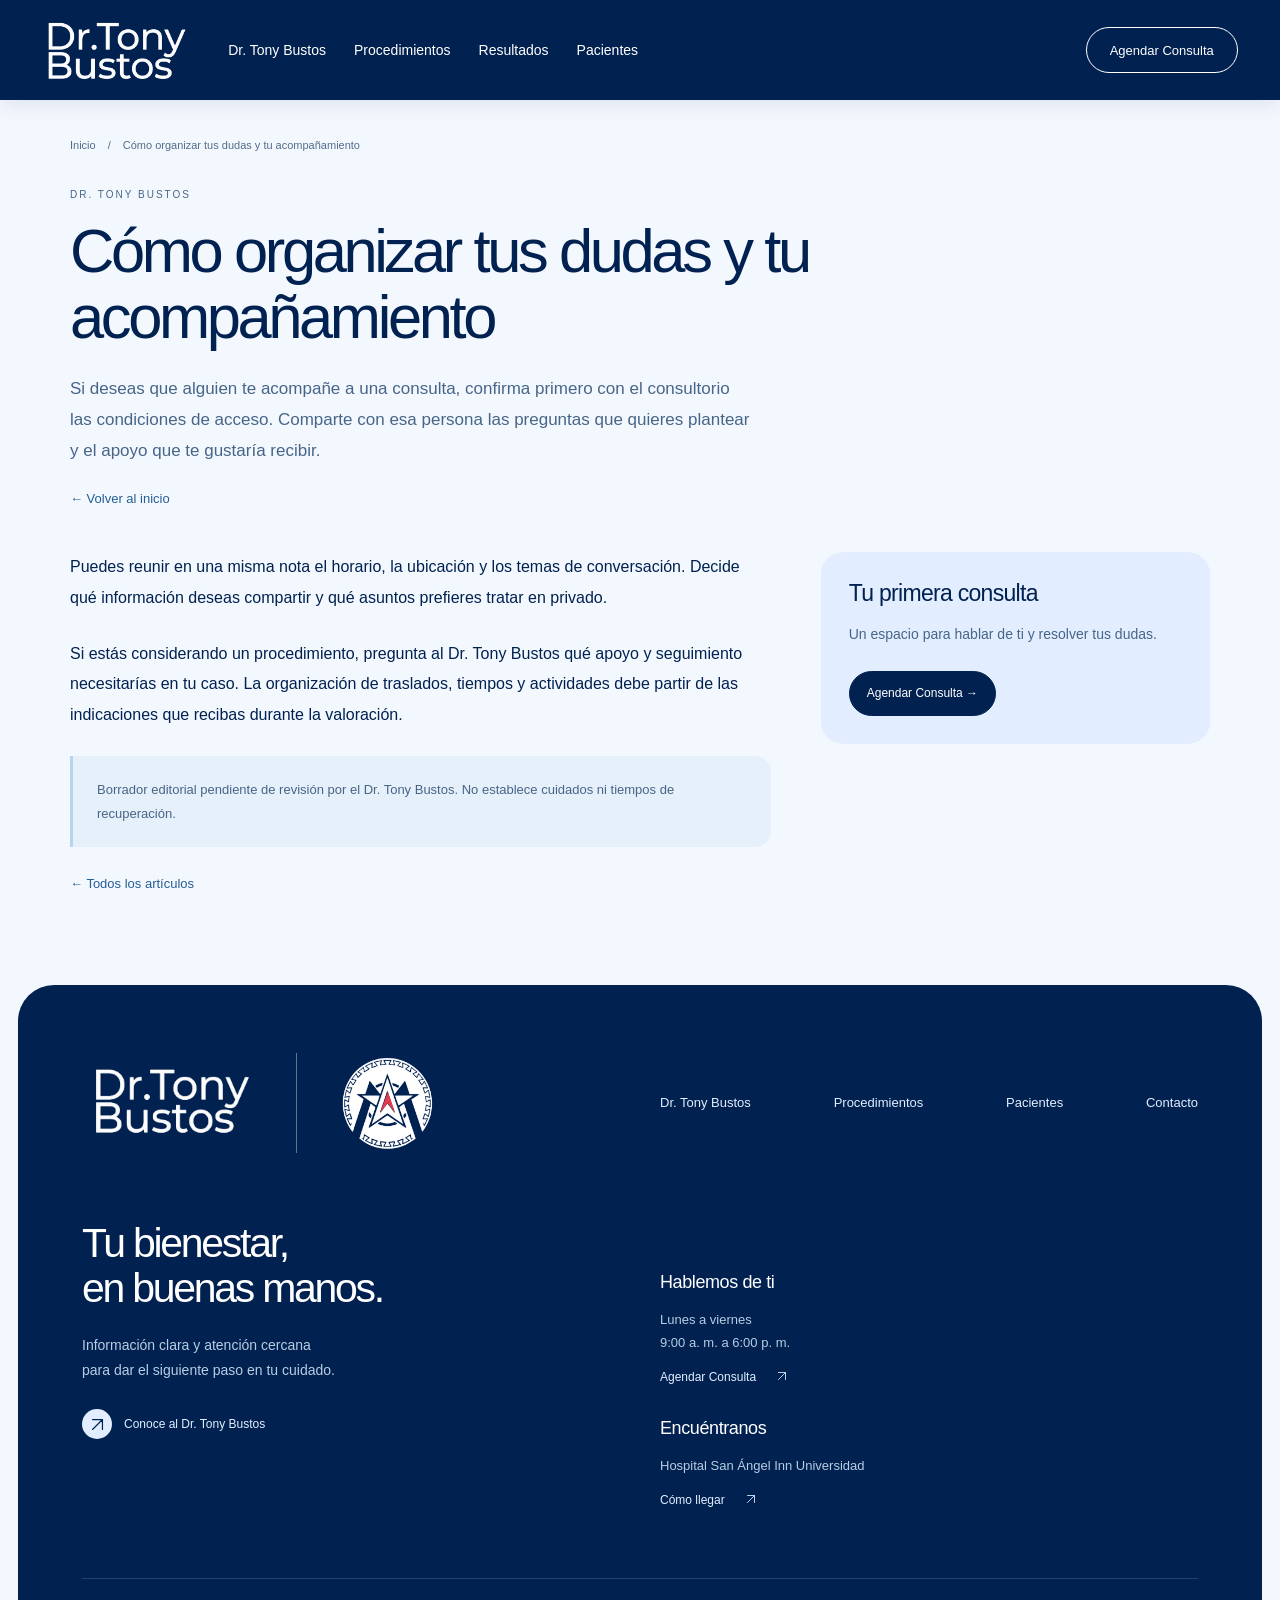
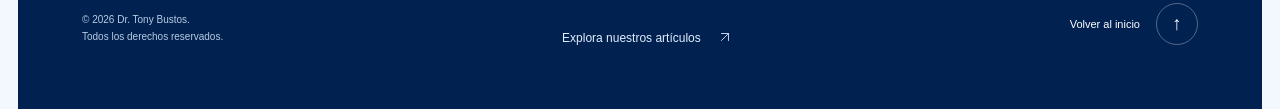
==== articulo-acompanamiento.html @ 98c963be "Realize 1.0" ====
<!doctype html>
<html lang="es">
<head>
<meta charset="utf-8">
<meta name="viewport" content="width=device-width, initial-scale=1">
<meta name="theme-color" content="#012150">
<meta name="description" content="Cómo organizar tus dudas y tu acompañamiento · Dr. Tony Bustos">
<title>Cómo organizar tus dudas y tu acompañamiento | Dr. Tony Bustos</title>
<link rel="icon" type="image/svg+xml" href="assets/favicon.svg">
<link rel="stylesheet" href="styles.css">
<link rel="stylesheet" href="pages.css">
<script src="app.js" defer></script>

</head>
<body class="subpage">
<a class="skip" href="#contenido">Ir al contenido</a>
<svg class="credential-filter" aria-hidden="true" width="0" height="0" xmlns="http://www.w3.org/2000/svg">
          <defs><filter id="credential-ink" color-interpolation-filters="sRGB">
            <feColorMatrix in="SourceGraphic" type="matrix" values="0 0 0 0 0.004 0 0 0 0 0.129 0 0 0 0 0.314 -0.2126 -0.7152 -0.0722 0 1"/>
            <feComposite in2="SourceGraphic" operator="in"/>
          </filter>
          <filter id="emblem-white-red" color-interpolation-filters="sRGB">
            <feColorMatrix in="SourceGraphic" type="matrix" values="0 0 0 0 1 0 0 0 0 1 0 0 0 0 1 -4 0 4 0 0" result="white-emblem"/>
            <feColorMatrix in="SourceGraphic" type="matrix" values="0 0 0 0 0.902 0 0 0 0 0.224 0 0 0 0 0.314 4 0 -4 0 0" result="red-arrow"/>
            <feMerge><feMergeNode in="white-emblem"/><feMergeNode in="red-arrow"/></feMerge>
            <feComposite in2="SourceGraphic" operator="in"/>
          </filter>
          <filter id="emblem-navy-red" color-interpolation-filters="sRGB">
            <feColorMatrix in="SourceGraphic" type="matrix" values="0 0 0 0 0.004 0 0 0 0 0.129 0 0 0 0 0.314 -4 0 4 0 0" result="navy-emblem"/>
            <feColorMatrix in="SourceGraphic" type="matrix" values="0 0 0 0 0.902 0 0 0 0 0.224 0 0 0 0 0.314 4 0 -4 0 0" result="red-arrow"/>
            <feMerge><feMergeNode in="navy-emblem"/><feMergeNode in="red-arrow"/></feMerge>
            <feComposite in2="SourceGraphic" operator="in"/>
          </filter>
          <filter id="logo-original-transparent" color-interpolation-filters="sRGB">
            <feColorMatrix in="SourceGraphic" type="matrix" values="1 0 0 0 0 0 1 0 0 0 0 0 1 0 0 -0.3189 -1.0728 -0.1083 0 1.5"/>
            <feComposite in2="SourceGraphic" operator="in"/>
          </filter>
          <filter id="brand-transparent" color-interpolation-filters="sRGB">
            <feColorMatrix in="SourceGraphic" type="matrix" values="0 0 0 0 1 0 0 0 0 1 0 0 0 0 1 0.25512 0.85824 0.08664 0 -0.2"/>
            <feComposite in2="SourceGraphic" operator="in"/>
          </filter></defs>
        </svg>
<header class="header">
      <a class="brand" href="index.html" aria-label="Dr. Tony Bustos, inicio"><img class="brand-logo" src="assets/dr-tony-bustos-logo.webp" alt="Dr. Tony Bustos" width="681" height="313"></a>
      <nav class="nav-pill" aria-label="Navegación principal">
        <a href="doctor.html">Dr. Tony Bustos</a>
        <a href="procedimientos.html">Procedimientos</a>
        <a href="resultados.html">Resultados</a>
        <a href="pacientes.html">Pacientes</a>
      </nav>
      <div class="header-actions">
        <a class="appointment" href="https://wa.me/5215579468246" target="_blank" rel="noopener noreferrer">Agendar Consulta</a>
        <button class="menu-button" type="button" aria-label="Abrir menú" aria-expanded="false" aria-controls="site-menu"><span></span><span></span><span></span></button>
      </div>
      <nav class="site-menu" id="site-menu" aria-label="Todas las secciones" hidden>
        <a href="index.html">Inicio</a>
        <a href="doctor.html">Dr. Tony Bustos <span><svg class="icon-arrow-up-right" viewBox="0 0 24 24" fill="none" stroke="currentColor" stroke-width="1.7" stroke-linecap="round" stroke-linejoin="round" aria-hidden="true" focusable="false"><path d="M5 19 19 5M5 5h14v14"/></svg></span></a>
        <a href="procedimientos.html">Procedimientos <span><svg class="icon-arrow-up-right" viewBox="0 0 24 24" fill="none" stroke="currentColor" stroke-width="1.7" stroke-linecap="round" stroke-linejoin="round" aria-hidden="true" focusable="false"><path d="M5 19 19 5M5 5h14v14"/></svg></span></a>
        <a href="resultados.html">Resultados <span><svg class="icon-arrow-up-right" viewBox="0 0 24 24" fill="none" stroke="currentColor" stroke-width="1.7" stroke-linecap="round" stroke-linejoin="round" aria-hidden="true" focusable="false"><path d="M5 19 19 5M5 5h14v14"/></svg></span></a>
        <a href="pacientes.html">Pacientes <span><svg class="icon-arrow-up-right" viewBox="0 0 24 24" fill="none" stroke="currentColor" stroke-width="1.7" stroke-linecap="round" stroke-linejoin="round" aria-hidden="true" focusable="false"><path d="M5 19 19 5M5 5h14v14"/></svg></span></a>
        <a href="index.html#contacto">Contacto <span><svg class="icon-arrow-up-right" viewBox="0 0 24 24" fill="none" stroke="currentColor" stroke-width="1.7" stroke-linecap="round" stroke-linejoin="round" aria-hidden="true" focusable="false"><path d="M5 19 19 5M5 5h14v14"/></svg></span></a>
        <a href="articulos.html">Artículos <span><svg class="icon-arrow-up-right" viewBox="0 0 24 24" fill="none" stroke="currentColor" stroke-width="1.7" stroke-linecap="round" stroke-linejoin="round" aria-hidden="true" focusable="false"><path d="M5 19 19 5M5 5h14v14"/></svg></span></a>
      </nav>
    </header>
<main id="contenido" class="page-main">
<nav class="breadcrumbs" aria-label="Ruta de navegación"><a href="index.html">Inicio</a><span aria-hidden="true">/</span><span aria-current="page">Cómo organizar tus dudas y tu acompañamiento</span></nav>
<header class="page-heading"><p class="eyebrow">DR. TONY BUSTOS</p><h1>Cómo organizar tus dudas y tu acompañamiento</h1><p class="page-lead">Si deseas que alguien te acompañe a una consulta, confirma primero con el consultorio las condiciones de acceso. Comparte con esa persona las preguntas que quieres plantear y el apoyo que te gustaría recibir.</p><a class="page-text-link" href="index.html">← Volver al inicio</a></header><div class="page-content-layout"><article class="page-copy"><p>Puedes reunir en una misma nota el horario, la ubicación y los temas de conversación. Decide qué información deseas compartir y qué asuntos prefieres tratar en privado.</p><p>Si estás considerando un procedimiento, pregunta al Dr. Tony Bustos qué apoyo y seguimiento necesitarías en tu caso. La organización de traslados, tiempos y actividades debe partir de las indicaciones que recibas durante la valoración.</p><p class="page-note">Borrador editorial pendiente de revisión por el Dr. Tony Bustos. No establece cuidados ni tiempos de recuperación.</p><a class="page-text-link" href="articulos.html">← Todos los artículos</a></article><aside class="page-aside"><h2>Tu primera consulta</h2><p>Un espacio para hablar de ti y resolver tus dudas.</p><a class="credential-button" href="https://wa.me/5215579468246" target="_blank" rel="noopener noreferrer">Agendar Consulta →</a></aside></div>
</main>
<footer class="site-footer" aria-label="Pie de página">
    <div class="footer-panel">
      <div class="footer-top">
        <a class="brand footer-brand footer-brand-pair" href="index.html" aria-label="Dr. Tony Bustos, volver al inicio">
          <img class="footer-wordmark" src="assets/footer-tony-wordmark.webp" alt="Dr. Tony Bustos" width="255" height="111" loading="lazy">
          <span class="footer-brand-divider" aria-hidden="true"></span>
          <span class="footer-seal">
            <img src="assets/footer-tony-seal-white.webp" alt="Emblema del Dr. Tony Bustos con flecha roja" width="462" height="388" loading="lazy">
            <svg class="footer-seal-arrow" viewBox="0 0 462 388" aria-hidden="true"><path fill="#E63950" d="M241 154 268 231 241 196 213 231Z"/></svg>
          </span>
        </a>
        <nav class="footer-nav" aria-label="Navegación del pie de página">
          <a href="doctor.html">Dr. Tony Bustos</a>
          <a href="procedimientos.html">Procedimientos</a>
          <a href="pacientes.html">Pacientes</a>
          <a href="index.html#contacto">Contacto</a>
        </nav>
      </div>
      <div class="footer-body">
        <div class="footer-intro">
          <p>Tu bienestar,<br>en buenas manos.</p>
          <span>Información clara y atención cercana<br>para dar el siguiente paso en tu cuidado.</span>
          <a class="footer-about" href="doctor.html"><span aria-hidden="true"><svg class="icon-arrow-up-right" viewBox="0 0 24 24" fill="none" stroke="currentColor" stroke-width="1.7" stroke-linecap="round" stroke-linejoin="round" aria-hidden="true" focusable="false"><path d="M5 19 19 5M5 5h14v14"/></svg></span> Conoce al Dr. Tony Bustos</a>
        </div>
        <div class="footer-details">
          <div>
            <h2>Hablemos de ti</h2>
            <p>Lunes a viernes<br>9:00 a. m. a 6:00 p. m.</p>
            <a class="footer-text-link" href="https://wa.me/5215579468246" target="_blank" rel="noopener noreferrer">Agendar Consulta <span aria-hidden="true"><svg class="icon-arrow-up-right" viewBox="0 0 24 24" fill="none" stroke="currentColor" stroke-width="1.7" stroke-linecap="round" stroke-linejoin="round" aria-hidden="true" focusable="false"><path d="M5 19 19 5M5 5h14v14"/></svg></span></a>
          </div>
          <div>
            <h2>Encuéntranos</h2>
            <address>Hospital San Ángel Inn Universidad</address>
            <a class="footer-text-link" href="https://www.google.com/maps/search/?api=1&amp;query=Hospital%20San%20%C3%81ngel%20Inn%20Universidad" target="_blank" rel="noopener noreferrer">Cómo llegar <span aria-hidden="true"><svg class="icon-arrow-up-right" viewBox="0 0 24 24" fill="none" stroke="currentColor" stroke-width="1.7" stroke-linecap="round" stroke-linejoin="round" aria-hidden="true" focusable="false"><path d="M5 19 19 5M5 5h14v14"/></svg></span><span class="sr-only"> (abre Google Maps en otra pestaña)</span></a>
          </div>
        </div>
      </div>
      <div class="footer-bottom">
        <p>© <span id="footer-year">2026</span> Dr. Tony Bustos.<br>Todos los derechos reservados.</p>
        <a class="footer-articles" href="articulos.html">Explora nuestros artículos <span aria-hidden="true"><svg class="icon-arrow-up-right" viewBox="0 0 24 24" fill="none" stroke="currentColor" stroke-width="1.7" stroke-linecap="round" stroke-linejoin="round" aria-hidden="true" focusable="false"><path d="M5 19 19 5M5 5h14v14"/></svg></span></a>
        <a class="footer-top-link" href="index.html">Volver al inicio <span aria-hidden="true">↑</span></a>
      </div>
    </div>
  </footer>
</body>
</html>
---- styles.css ----
:root{font-family:Arial,Helvetica,sans-serif;color:#fff;background:#012150;font-synthesis:none}*{box-sizing:border-box}body{margin:0}a{color:inherit;text-decoration:none}button{font:inherit}button,a{-webkit-tap-highlight-color:transparent}a:focus-visible,button:focus-visible{outline:3px solid #8FC5FF;outline-offset:6px}.skip{position:absolute;top:-100px;left:20px;z-index:9;background:white;color:#012150;padding:12px}.skip:focus{top:12px}.hero{position:relative;isolation:isolate;min-height:680px;height:100svh;overflow:hidden;background:#012150}.hero-photo,.hero-video{position:absolute;inset:0;width:100%;height:100%;z-index:-2}.hero-photo,.hero-video{object-fit:cover;object-position:center}.hero-video{visibility:hidden}.hero-video.is-playing{visibility:visible}.header{display:grid;grid-template-columns:1fr auto 1fr;align-items:center;gap:24px;padding:38px 3.3%;position:relative;z-index:3}.nav-pill{display:flex;align-items:center;gap:20px;width:max-content;padding:13px 18px;background:#012150B3;border-radius:40px;font-size:12px}.nav-pill a,.patient-link{transition:color .2s}.nav-pill a:hover,.patient-link:hover{color:#B8DAFF}.brand{display:flex;align-items:center;gap:9px;font-weight:600;font-size:20px;letter-spacing:-.8px;white-space:nowrap}.brand-mark{display:grid;place-items:center;border:1px solid #ffffffb0;border-radius:50%;width:34px;height:34px;font-size:14px;letter-spacing:-1.5px}.brand-caption{display:block;font-size:7px;font-weight:400;letter-spacing:2.3px;margin-top:5px}.header-actions{display:flex;align-items:center;justify-content:flex-end;gap:18px;font-size:12px}.appointment{background:#F3F8FF;color:#012150;padding:13px 18px;border-radius:28px;white-space:nowrap;transition:background .2s}.appointment:hover{background:#D6E9FF}.menu-button{border:0;background:#01215099;width:30px;height:32px;border-radius:20px;display:flex;flex-direction:column;justify-content:center;align-items:center;gap:3px;cursor:pointer}.menu-button span{height:1px;width:11px;background:#fff}.site-menu{position:absolute;right:3.3%;top:100px;width:290px;padding:14px 22px;background:#F3F8FF;color:#012150;border-radius:18px;box-shadow:0 12px 50px #0003}.site-menu a,.future{display:flex;justify-content:space-between;padding:14px 0;border-bottom:1px solid #CDDEF2;font-size:14px}.site-menu a:hover{color:#265D96}.future{border:0;color:#536C88}.future small{font-size:10px;align-self:center}.hero-bottom{position:absolute;inset:auto 3.3% 7%;display:flex;align-items:flex-end;justify-content:space-between;gap:40px}.hero-copy{padding-bottom:35px}.hero-copy h1{font-weight:400;font-size:clamp(44px,5.3vw,84px);letter-spacing:-.065em;line-height:.99;margin:0 0 28px;max-width:900px}.hero-copy p{font-size:clamp(13px,1.1vw,17px);line-height:1.75;color:#E2EEFF;margin:0;letter-spacing:-.2px}.consult-card{position:relative;flex:0 0 260px;min-height:266px;background:#F3F8FF;color:#012150;border-radius:22px;padding:23px;box-shadow:0 10px 36px #0002;transition:transform .2s}.consult-card:before{content:"";position:absolute;left:-15px;top:35px;height:55%;width:3px;border-radius:4px;background:#B8DAFF99}.consult-card:hover{transform:translateY(-4px)}.card-top{display:flex;align-items:center;justify-content:space-between;gap:8px;font-size:18px;font-weight:600;letter-spacing:-.7px}.arrow{font-size:21px;font-weight:400;color:#326DA8}.card-label{font-size:8px;letter-spacing:1.7px;display:block;margin-top:10px;color:#476587}.card-lines{display:flex;gap:5px;margin:40px 0 17px}.card-lines i{height:8px;flex:1;background:#5795D4;border-radius:3px}.card-lines i:nth-child(2){background:#012150}.card-lines i:nth-child(3){background:#B8DAFF}.card-text{display:block;font-size:14px;line-height:1.4;max-width:170px}.card-footer{display:flex;justify-content:space-between;align-items:center;font-size:10px;border-top:1px solid #CDDEF2;margin-top:21px;padding-top:13px}.card-footer span{font-size:18px}dialog{border:0;border-radius:24px;background:#F3F8FF;color:#012150;padding:45px;width:min(570px,calc(100% - 32px));max-height:85svh}dialog::backdrop{background:#012150CC;backdrop-filter:blur(8px)}.close-dialog{position:absolute;right:18px;top:14px;border:0;background:transparent;font-size:30px;cursor:pointer;color:#265D96}.eyebrow{font-size:10px;letter-spacing:2px;color:#476587}dialog h2{font-size:36px;font-weight:400;letter-spacing:-1.5px;margin:24px 0}dialog p{line-height:1.7;font-size:15px}dialog .pending{padding:15px 18px;border-radius:12px;background:#E2EEFF;font-size:13px}body.modal-open{overflow:hidden}
@media(min-width:1700px){.header{padding-top:48px}.consult-card{flex-basis:300px;min-height:300px}.hero-copy{padding-bottom:45px}}
@media(max-width:1100px){.header{grid-template-columns:1fr auto;padding:27px 5%}.nav-pill{display:none}.brand{grid-column:1}.header-actions{grid-column:2}.hero-bottom{left:5%;right:5%}.consult-card{flex-basis:230px;padding:20px}.hero-copy h1{font-size:clamp(44px,6vw,65px)}.hero-copy p{max-width:370px}.desktop-break{display:none}}
@media(max-width:600px){.hero{height:auto;min-height:100svh;display:flex;flex-direction:column}.header{padding:23px 6%;gap:12px}.brand{font-size:17px;gap:7px}.brand-mark{width:29px;height:29px;font-size:12px}.brand-caption{font-size:6px;letter-spacing:1.7px}.header-actions{gap:12px}.patient-link,.appointment{display:none}.menu-button{width:34px;height:34px}.hero-photo,.hero-video{object-position:center}.hero-bottom{position:relative;inset:auto;display:flex;flex-direction:column;align-items:stretch;gap:26px;margin-top:auto;padding:260px 6% 30px}.hero-copy{padding:0}.hero-copy h1{font-size:clamp(40px,10.5vw,62px);margin-bottom:18px;letter-spacing:-.06em}.hero-copy p{font-size:13px;max-width:310px;line-height:1.65}.consult-card{flex:auto;min-height:0;width:100%;padding:19px 21px;border-radius:18px}.consult-card:before{display:none}.card-top{font-size:17px}.card-label{font-size:8px;margin-top:7px}.card-lines{margin:19px 0 12px}.card-lines i{height:5px}.card-text{max-width:none;font-size:13px}.card-footer{margin-top:14px;padding-top:10px}.site-menu{right:6%;top:78px;width:min(300px,88vw)}dialog{padding:35px 25px}dialog h2{font-size:30px}}
@media(prefers-reduced-motion:reduce){*{transition:none!important}}
/* Credenciales y trayectoria: composición basada en la segunda referencia. */
.credentials{background:#fff;color:#012150;padding:26px 3.3% 110px;scroll-margin-top:24px}
.credentials-inner{max-width:1440px;margin-inline:auto}
.credentials-intro{text-align:center}
.credentials-intro>span{display:inline-block;padding:8px 19px;border-radius:30px;background:#F3F8FF;color:#365775;font-size:12px;letter-spacing:-.2px}
.credential-strip{list-style:none;padding:0;margin:48px 0 100px;display:grid;grid-template-columns:repeat(5,minmax(0,1fr));gap:24px;align-items:start;text-align:center}
.credential-strip li{display:flex;flex-direction:column;gap:9px}
.credential-name{font-size:clamp(14px,1.55vw,22px);font-weight:600;letter-spacing:-.7px}
.credential-acronym{letter-spacing:.5px}
.credential-strip small{font-size:10px;line-height:1.5;color:#536C88}
.credentials-grid{display:grid;grid-template-columns:1.55fr 1fr 1fr;gap:20px;align-items:end}
.credentials-copy{padding-right:35px;align-self:stretch}
.credentials-copy h2{font-size:clamp(32px,3.5vw,52px);line-height:1.03;letter-spacing:-.06em;font-weight:400;margin:0 0 30px}
.credentials-actions{display:flex;gap:10px;flex-wrap:wrap;margin-bottom:45px}
.credential-button{display:inline-flex;justify-content:center;align-items:center;gap:15px;width:fit-content;border:1px solid #012150;background:#012150;color:#fff;border-radius:30px;padding:12px 17px;font-size:11px;line-height:1.3;transition:background .2s}
.credential-button:hover{background:#265D96;border-color:#265D96}
.credential-button-outline{background:#fff;color:#012150;border-color:#CDDEF2}
.credential-button-outline:hover{background:#E2EEFF;border-color:#B8DAFF}
.credentials-description{max-width:360px}
.credentials-description p{font-size:13px;line-height:1.55;color:#536C88;margin:0 0 17px}
.credentials-description p:last-child{margin-bottom:0}
.credentials-description strong{font-weight:500;color:#012150}
.kpi-card{border-radius:20px;overflow:hidden;padding:25px;min-width:0}
.kpi-card h3{font-size:clamp(22px,2vw,29px);line-height:1.05;letter-spacing:-1.1px;font-weight:400;margin:0}
.kpi-experience{background:#E2EEFF;min-height:300px;display:flex;flex-direction:column;align-items:flex-start}
.kpi-value{font-size:58px;font-weight:400;line-height:1;margin:23px 0 10px;letter-spacing:-3px}
.kpi-value span{display:block;font-size:12px;letter-spacing:0;margin-top:5px}
.kpi-note{font-size:10px;line-height:1.5;color:#476587;margin:0 0 23px}
.kpi-experience .credential-button{margin-top:auto}
.kpi-certifications{background:#012150;color:#fff;min-height:385px;display:flex;flex-direction:column;justify-content:space-between;padding:27px 25px}
.credential-records{position:relative;min-height:195px;padding-top:9px}
.credential-record{width:78%;border:1px solid #B8DAFF55;border-radius:12px;padding:15px;background:#326DA8;color:#fff;transform:rotate(-4deg)}
.credential-record>span:first-child{font-size:9px;display:block;margin-bottom:13px}
.credential-record strong{font-size:15px;font-weight:500;display:block;letter-spacing:-.5px}
.record-rule{display:block;width:50%;height:4px;border-radius:5px;background:#B8DAFF;margin-top:17px}
.credential-record-secondary{position:relative;left:22%;margin-top:-16px;background:#B8DAFF;color:#012150;transform:rotate(4deg)}
.credential-record-secondary small{font-size:9px;display:block;margin-top:10px}
.kpi-tag{display:block;font-size:9px;letter-spacing:1.5px;color:#B8DAFF;margin-bottom:12px}
.kpi-certifications h3{color:#E2EEFF}
@media(max-width:1100px){.credentials{padding-inline:5%}.credential-strip{margin-bottom:65px;gap:15px}.credentials-grid{grid-template-columns:1.25fr 1fr 1fr;gap:14px}.credentials-copy{padding-right:12px}.kpi-card{padding:20px}.credentials-copy h2{font-size:35px}.credential-record strong{font-size:12px}.credentials-actions{margin-bottom:30px}.credential-button{font-size:10px;padding:11px 13px}}
@media(max-width:800px){.credentials-grid{grid-template-columns:1fr 1fr;gap:20px}.credentials-copy{grid-column:1/-1;padding:0;margin-bottom:15px}.credentials-copy h2{font-size:42px}.credentials-description{max-width:540px}.credentials-actions{margin-bottom:25px}.credential-strip{grid-template-columns:repeat(3,minmax(0,1fr));row-gap:25px;margin:35px 0 55px}.kpi-experience{min-height:310px}.kpi-certifications{min-height:365px}}
@media(max-width:520px){.credentials{padding:25px 6% 60px}.credentials-intro>span{font-size:10px;padding:8px 13px}.credential-strip{grid-template-columns:repeat(2,minmax(0,1fr));margin:30px 0 46px;gap:24px 16px;text-align:left}.credential-strip li:last-child{grid-column:1/-1}.credential-name{font-size:17px}.credential-strip small{font-size:10px}.credentials-grid{grid-template-columns:1fr;gap:18px}.credentials-copy{grid-column:auto;margin-bottom:12px}.credentials-copy h2{font-size:clamp(30px,8.3vw,42px);margin-bottom:24px}.credentials-description p{font-size:13px}.kpi-card{padding:25px;border-radius:18px}.kpi-card h3{font-size:27px}.kpi-experience{min-height:300px}.kpi-certifications{min-height:360px}.credential-records{max-width:320px;width:100%;align-self:center}.credential-record strong{font-size:15px}.credential-button{font-size:11px}}
/* Preguntas frecuentes: dos columnas y acordeón sobre el azul principal. */
.faq{background:#012150;color:#B8DAFF;padding:115px 3.3% 125px;scroll-margin-top:0}
.faq-inner{max-width:1440px;margin-inline:auto;display:grid;grid-template-columns:1fr 1.05fr;gap:70px;align-items:start}
.faq-intro h2{font-size:clamp(36px,4.2vw,60px);font-weight:400;letter-spacing:-.055em;line-height:1.04;margin:0 0 25px}
.faq-intro p{color:#B8DAFF;font-size:15px;line-height:1.55;margin:0;max-width:350px}
.faq-list{min-width:0}
.faq-item{border-bottom:1px solid #B8DAFF30}
.faq-item:last-child{border-bottom:0}
.faq-item summary{display:flex;align-items:flex-start;justify-content:space-between;gap:24px;padding:24px 0;list-style:none;cursor:pointer;font-size:17px;font-weight:400;line-height:1.4;letter-spacing:-.45px;color:#D6E9FF}
.faq-item:first-child summary{padding-top:0}
.faq-item summary::-webkit-details-marker{display:none}
.faq-item summary::marker{content:""}
.faq-item summary:hover{color:#fff}
.faq-item summary:focus-visible{outline:2px solid #8FC5FF;outline-offset:6px;border-radius:2px}
.faq-icon{width:15px;height:15px;position:relative;flex:0 0 15px;margin-top:4px;color:#B8DAFF}
.faq-icon::before,.faq-icon::after{content:"";position:absolute;background:currentColor;border-radius:1px}
.faq-icon::before{height:1px;width:13px;top:7px;left:1px}
.faq-icon::after{width:1px;height:13px;left:7px;top:1px}
.faq-item[open] .faq-icon::after{display:none}
.faq-item[open] summary{padding-bottom:13px}
.faq-answer{padding:0 27px 25px 0;color:#B8DAFF;font-size:14px;line-height:1.6}
.faq-answer p{margin:0}
.faq-answer a{display:inline-block;color:#F3F8FF;margin-top:15px;text-decoration:underline;text-underline-offset:4px}
.faq-answer a:hover{color:#B8DAFF}
@media(max-width:1100px){.faq{padding:90px 5% 100px}.faq-inner{gap:45px}.faq-item summary{font-size:16px}}
@media(max-width:700px){.faq{padding:65px 6% 70px}.faq-inner{grid-template-columns:1fr;gap:40px}.faq-intro h2{font-size:42px;margin-bottom:20px}.faq-intro p{font-size:14px}.faq-item summary{font-size:16px;gap:18px;padding-block:21px}.faq-answer{font-size:13px;padding-right:22px;padding-bottom:23px}}
@media(max-width:360px){.faq-intro h2{font-size:36px}.faq-break{display:none}}
/* Artículos: tres fotografías cuadradas con títulos superpuestos. */
.articles{background:#fff;color:#012150;padding:85px 3.3% 100px;scroll-margin-top:24px}
.articles-inner{max-width:1440px;margin-inline:auto}
.articles-heading{display:flex;justify-content:space-between;align-items:center;gap:25px;margin-bottom:45px}
.articles-heading h2{font-size:clamp(32px,3.5vw,50px);font-weight:400;letter-spacing:-.06em;line-height:1.1;margin:0}
.articles-all{font-size:12px;text-decoration:underline;text-underline-offset:3px;white-space:nowrap;padding:10px 0}
.articles-all:hover{color:#326DA8}
.articles-grid{display:grid;grid-template-columns:repeat(3,minmax(0,1fr));gap:20px}
.article-card{min-width:0;border-radius:19px;background:#326DA8}
.article-card>a{position:relative;display:block;aspect-ratio:1;border-radius:inherit;overflow:hidden;isolation:isolate}
.article-card>a::after{content:"";position:absolute;inset:0;z-index:-1;background:linear-gradient(180deg,transparent 30%,rgba(1,33,80,.15) 45%,rgba(1,33,80,.9) 100%)}
.article-photo{position:absolute;inset:0;z-index:-2;width:100%;height:100%;object-fit:cover;transition:transform .35s ease}
.article-photo-consulta{background-position:0% center}
.article-photo-credenciales{background-position:50% center}
.article-photo-acompanamiento{background-position:100% center}
.article-card>a:hover .article-photo{transform:scale(1.035)}
.article-caption{position:absolute;bottom:0;left:0;right:0;padding:26px;color:#fff}
.article-status{display:block;font-size:9px;letter-spacing:1px;margin-bottom:10px;color:#D6E9FF}
.article-caption h3{font-size:clamp(18px,1.9vw,27px);font-weight:400;line-height:1.14;letter-spacing:-.7px;margin:0}
.article-directory{list-style:none;padding:0;margin:20px 0 0}
.article-directory li{border-top:1px solid #CDDEF2}
.article-directory a{display:block;padding:17px 0;font-size:15px;line-height:1.4;text-decoration:underline;text-underline-offset:4px}
.article-directory a:hover{color:#326DA8}
@media(max-width:1100px){.articles{padding:70px 5% 80px}.articles-grid{gap:16px}.article-caption{padding:19px}.articles-heading{margin-bottom:35px}}
@media(max-width:700px){.articles{padding:55px 6% 60px}.articles-heading{gap:15px;margin-bottom:28px}.articles-heading h2{font-size:34px}.articles-grid{grid-template-columns:1fr;gap:20px}.article-card{border-radius:17px}.article-caption{padding:24px}.article-caption h3{font-size:26px;max-width:360px}.article-status{font-size:10px}.articles-all{font-size:11px}}
@media(max-width:360px){.articles-heading h2{font-size:29px}.article-caption h3{font-size:23px}}

/* Cada sección ocupa al menos una pantalla y crece con su contenido. */
main > section{
  width:100%;
  min-height:100vh;
  min-height:100dvh;
  scroll-margin-top:0;
}
.credentials,.faq,.articles{
  display:flex;
  flex-direction:column;
  justify-content:center;
}
.credentials-inner,.faq-inner,.articles-inner{width:100%}
main > section.credentials,
main > section.faq{
  height:100vh;
  height:100dvh;
  min-height:0;
  padding-block:clamp(24px,5vh,64px);
  justify-content:flex-start;
  overflow-y:auto;
}
.credentials-inner,.faq-inner{
  flex-shrink:0;
  margin-block:auto;
}
.credentials .credential-strip{
  margin-top:clamp(24px,4vh,48px);
  margin-bottom:clamp(30px,6vh,70px);
}
@media(max-height:700px) and (min-width:801px){
  .credentials .credentials-copy h2{font-size:clamp(30px,3vw,42px);margin-bottom:22px}
  .credentials .credentials-actions{margin-bottom:24px}
  .credentials .kpi-certifications{min-height:320px}
  .credentials .credential-records{min-height:165px}
  .credentials .kpi-experience{min-height:280px}
  .faq .faq-item summary{padding-block:18px}
  .faq .faq-item:first-child summary{padding-top:0}
  .faq .faq-answer{padding-bottom:18px}
}
@media(max-width:700px){
  .faq .faq-inner{gap:28px}
  .faq .faq-intro h2{margin-bottom:16px}
}
main > section.hero{
  height:100vh;
  height:100dvh;
  min-height:0;
  display:flex;
  flex-direction:column;
}
.hero .header{flex-shrink:0}
.hero-bottom{flex-shrink:1;min-height:0;overflow-y:auto}
.hero-bottom > *{flex-shrink:0}
.hero-copy{min-width:0;flex-shrink:1}
.hero .site-menu{max-height:calc(100vh - 115px);max-height:calc(100dvh - 115px);overflow-y:auto}
@media(min-width:601px){
  .hero-bottom{
    position:relative;
    inset:auto;
    width:100%;
    margin-top:auto;
    padding:clamp(16px,4vh,48px) 3.3% clamp(20px,5vh,65px);
  }
}
@media(min-width:601px) and (max-width:1100px){
  .hero-bottom{padding-inline:5%}
}
@media(max-width:600px){
  .hero-bottom{padding:20px 6% clamp(16px,3vh,30px);gap:20px}
  .hero-bottom .consult-card{flex:0 0 auto}
}
@media(max-height:600px) and (min-width:601px){
  .hero .header{padding-block:18px}
  .hero-copy{padding-bottom:0}
  .hero-copy h1{font-size:clamp(36px,5vw,64px);margin-bottom:16px}
  .hero .consult-card{min-height:0}
  .hero .card-lines{margin-top:20px}
  .hero .site-menu{top:75px;max-height:calc(100dvh - 90px)}
}

/* Contacto y ubicación */
.sr-only{position:absolute;width:1px;height:1px;padding:0;margin:-1px;overflow:hidden;clip:rect(0,0,0,0);white-space:nowrap;border:0}
main > section.contact{height:100vh;height:100dvh;min-height:0;background:#F3F8FF;color:#012150;padding:clamp(28px,6vh,75px) 3.3%;display:flex;flex-direction:column;overflow-y:auto}
.contact-inner{width:100%;max-width:1440px;margin:auto;flex-shrink:0;display:grid;grid-template-columns:.85fr 1.15fr;gap:70px;align-items:center}
.contact-eyebrow{font-size:10px;letter-spacing:2px;color:#476587;margin:0 0 22px}
.contact h2{font-size:clamp(38px,4.3vw,62px);font-weight:400;line-height:1.04;letter-spacing:-.06em;margin:0 0 22px}
.contact-intro{font-size:15px;line-height:1.6;color:#476587;margin:0 0 28px}
.contact-details{margin:0 0 27px;display:grid;gap:20px}
.contact-details dt{font-size:10px;letter-spacing:.8px;text-transform:uppercase;color:#476587;margin-bottom:6px}
.contact-details dd{margin:0;font-size:17px;line-height:1.5}
.contact-details dd>span:not(.contact-phone){font-size:15px}
.contact-details small{display:block;font-size:11px;line-height:1.5;color:#476587;margin-top:5px}
.contact-phone{font-size:24px;letter-spacing:-.5px}
.contact-directions{display:inline-flex;gap:35px;align-items:center;background:#012150;color:#fff;padding:14px 22px;border-radius:28px;font-size:13px;transition:background .2s}
.contact-directions:hover{background:#265D96}
.contact-directions>span[aria-hidden]{font-size:19px}
.contact-appointment-note{font-size:11px;line-height:1.6;color:#476587;max-width:310px;margin:15px 0 0}
.contact-map{height:clamp(360px,68vh,650px);border:1px solid #CDDEF2;border-radius:22px;overflow:hidden;background:#E2EEFF;min-width:0}
.contact-map iframe{display:block;width:100%;height:100%}
@media(max-width:1100px){main > section.contact{padding-inline:5%}.contact-inner{gap:35px}}
@media(max-width:700px){main > section.contact{padding:35px 6%}.contact-inner{grid-template-columns:1fr;gap:30px}.contact h2{font-size:42px}.contact-map{height:360px;border-radius:18px}.contact-intro{margin-bottom:22px}}
@media(max-height:700px) and (min-width:701px){.contact-inner{gap:35px}.contact h2{font-size:40px;margin-bottom:16px}.contact-eyebrow{margin-bottom:15px}.contact-intro{margin-bottom:18px}.contact-details{gap:13px;margin-bottom:18px}}
/* Keep page content hidden until the hero has a rendered frame or a fallback. */
html.hero-loading{overflow:hidden;background:#39366d}
.hero-loading body > *{visibility:hidden}
.hero-loading body::after{content:"Cargando…";position:fixed;inset:0;display:grid;place-items:center;background:#39366d;color:#fff;font:14px Arial,sans-serif;letter-spacing:.08em;z-index:1000}
.hero-copy,.brand,.patient-link{text-shadow:0 1px 5px #0006}

/* Credential logos: common ink, equal frames and continuous carousel. */
main > section.credentials{height:auto;min-height:100dvh;overflow:visible}
.credential-carousel{margin-top:clamp(38px,6vw,80px);padding-top:24px;border-top:1px solid #CDDEF2;color:#012150}
.credential-filter{position:absolute;pointer-events:none}


.credential-carousel-toggle{border:1px solid #CDDEF2;border-radius:30px;background:transparent;color:#476587;padding:9px 14px;font-size:11px;cursor:pointer}
.credential-carousel-toggle:hover{background:#F3F8FF}
.credential-carousel-toggle[hidden]{display:none}
.credential-carousel-window{overflow-x:auto;mask-image:linear-gradient(90deg,transparent,#000 8%,#000 92%,transparent)}
.credential-logo-track{display:flex;width:100%}
.credential-logo-group{list-style:none;display:flex;align-items:center;flex:0 0 100%;min-width:1980px;padding:0;margin:0}
.credential-logo-group li{flex:1 0 0;display:grid;place-items:center;height:164px;padding:22px 20px}
.credential-logo-group img{display:block;width:180px;height:120px;object-fit:contain;filter:url(#credential-ink)}
.credential-carousel.is-animated .credential-logo-track{width:max(100%,1980px);animation:credential-drift 72s linear infinite}
.credential-carousel.is-paused .credential-logo-track,.credential-carousel:hover .credential-logo-track,.credential-carousel:focus-within .credential-logo-track{animation-play-state:paused}
@keyframes credential-drift{to{transform:translateX(-100%)}}
@media(max-width:600px){.credential-carousel-toggle{font-size:10px;padding:8px 10px}.credential-logo-group{min-width:1620px}.credential-carousel.is-animated .credential-logo-track{width:max(100%,1620px)}.credential-logo-group img{width:150px;height:100px}.credential-logo-group li{height:144px;padding-inline:15px}}
@media(prefers-reduced-motion:reduce){.credential-carousel.is-animated .credential-logo-track{animation:none}.credential-carousel-window{overflow-x:auto;mask-image:none}.credential-logo-group[aria-hidden="true"]{display:none}.credential-carousel-toggle{display:none}}

.credential-carousel.is-animated .credential-carousel-window{overflow:hidden}
@media(prefers-reduced-motion:reduce){.credential-carousel.is-animated .credential-carousel-window{overflow-x:auto}}

.credential-logo-group img.credential-logo-dark{filter:grayscale(1) contrast(1.6) invert(1) url(#credential-ink)}

.credential-logo-group img.credential-logo-checkered{filter:contrast(1.4) url(#credential-ink)}

/* Portrait replaces the credential card while retaining its rectangular frame. */
.credentials .doctor-portrait{--portrait-rise:100px;position:relative;margin:var(--portrait-rise) 0 0;padding:0;background:#d8e5ef;overflow:visible;isolation:isolate}
.doctor-portrait img{position:absolute;inset:auto 0 0;display:block;width:100%;height:calc(100% + var(--portrait-rise));object-fit:cover;object-position:center top;border-radius:0 0 20px 20px}
@media(max-width:520px){.credentials .doctor-portrait{--portrait-rise:80px}.doctor-portrait img{border-radius:0 0 18px 18px}}

/* Closing panel: spacious rounded footer in the site's existing palette. */
.site-footer{padding:18px 18px 0;background:#F3F8FF;color:#fff}
.footer-panel{max-width:1800px;margin-inline:auto;background:#012150;border-radius:36px;padding:clamp(32px,5vw,76px);min-height:600px;display:flex;flex-direction:column}
.footer-top{display:grid;grid-template-columns:1fr 1fr;align-items:center;gap:40px}
.footer-brand{width:fit-content;font-size:24px;text-shadow:none}
.footer-brand .brand-mark{width:42px;height:42px;font-size:17px}
.footer-nav{display:flex;flex-wrap:wrap;justify-content:space-between;gap:20px;font-size:13px;color:#E2EEFF}
.footer-nav a,.footer-text-link,.footer-articles{transition:color .2s}
.footer-nav a:hover,.footer-text-link:hover,.footer-articles:hover{color:#8FC5FF}
.footer-body{display:grid;grid-template-columns:1fr 1fr;gap:40px;flex:1;margin:64px 0 70px}
.footer-intro>p{font-size:clamp(28px,3.2vw,46px);font-weight:400;line-height:1.1;letter-spacing:-.055em;margin:0 0 22px}
.footer-intro>span{display:block;color:#B8CDE4;font-size:14px;line-height:1.8}
.footer-about{display:inline-flex;align-items:center;gap:12px;margin-top:26px;font-size:12px;color:#E2EEFF}
.footer-about>span{display:grid;place-items:center;width:30px;height:30px;background:#E2EEFF;color:#012150;border-radius:50%;font-size:17px;transition:transform .2s}
.footer-about:hover>span{transform:translate(2px,-2px)}
.footer-details{display:grid;gap:32px;padding-top:50px}
.footer-details h2{font-size:18px;line-height:1.3;font-weight:400;letter-spacing:-.4px;margin:0 0 14px}
.footer-details p,.footer-details address{color:#B8CDE4;font-size:13px;line-height:1.8;font-style:normal;margin:0 0 12px}
.footer-text-link{font-size:12px;color:#E2EEFF;display:inline-flex;gap:20px;align-items:center}
.footer-bottom{display:flex;justify-content:space-between;align-items:flex-end;gap:30px;border-top:1px solid #ffffff24;padding-top:24px}
.footer-bottom p{font-size:10px;color:#B8CDE4;line-height:1.7;margin:0}
.footer-articles{font-size:12px;color:#E2EEFF;display:inline-flex;gap:18px}
.footer-top-link{display:inline-flex;align-items:center;gap:16px;white-space:nowrap;font-size:11px}
.footer-top-link>span{display:grid;place-items:center;width:42px;height:42px;border:1px solid #ffffff50;border-radius:50%;font-size:19px;transition:background .2s}
.footer-top-link:hover>span{background:#ffffff1a}
@media(max-width:800px){.footer-panel{padding:36px 28px;border-radius:28px;min-height:0}.footer-top{grid-template-columns:1fr;gap:30px}.footer-nav{justify-content:flex-start;gap:20px 28px}.footer-body{gap:30px;margin:44px 0}.footer-details{padding-top:0}.footer-bottom{flex-wrap:wrap}.footer-articles{order:3;width:100%}}
@media(max-width:520px){.site-footer{padding:10px 10px 0}.footer-panel{padding:32px 22px;border-radius:24px}.footer-brand{font-size:21px}.footer-nav{font-size:12px;display:grid;grid-template-columns:1fr 1fr;gap:18px}.footer-body{grid-template-columns:1fr;gap:40px}.footer-intro>p{font-size:36px}.footer-intro>span{font-size:13px}.footer-details{gap:28px}.footer-bottom{gap:22px}.footer-top-link{gap:9px}.footer-top-link>span{width:36px;height:36px}}

.credential-carousel-toggle.sr-only:focus{position:relative;width:auto;height:auto;margin:0 0 12px;padding:9px 14px;overflow:visible;clip:auto;white-space:normal}

/* Official supplied wordmark, shared by header and footer. */
.brand-logo{display:block;width:180px;max-width:100%;height:auto;filter:url(#brand-transparent)}
.footer-brand .brand-logo{width:220px}
@media(max-width:600px){.header .brand-logo{width:140px}.footer-brand .brand-logo{width:190px}}

/* Fixed navigation: transparent over the hero, navy after scrolling. */
:root{--site-header-height:100px}
.header{position:fixed;inset:0 0 auto;z-index:100;display:flex;align-items:center;gap:36px;height:var(--site-header-height);padding:16px 3.3%;background:transparent;transition:background-color .25s,box-shadow .25s}
.header.is-scrolled,.header:has(.menu-button[aria-expanded="true"]){background:#012150;box-shadow:0 4px 20px #00152d18}
.header .brand{flex:0 0 auto;text-shadow:none}
.header .brand-logo{width:150px}
.header .nav-pill{display:flex;flex:0 1 auto;gap:28px;padding:0;border-radius:0;background:transparent;font-size:14px}
.header .header-actions{margin-left:auto;gap:22px;font-size:13px}
.header .appointment{display:inline-flex;align-items:center;justify-content:center;min-height:46px;border:1px solid #fff;background:transparent;color:#fff;padding:12px 23px;border-radius:30px}
.header .appointment:hover{background:#fff;color:#012150}
.header .menu-button{background:transparent;border:1px solid #ffffff70;width:38px;height:38px}
.header .menu-button span{width:14px}
.header .site-menu{top:calc(100% + 10px);max-height:calc(100dvh - var(--site-header-height) - 24px);overflow-y:auto}
main > section{scroll-margin-top:var(--site-header-height)}
main > section.hero{padding-top:var(--site-header-height);scroll-margin-top:0}
.skip{z-index:101}
@media(max-width:1100px){.header{gap:24px;padding-inline:5%}.header .nav-pill{display:none}.header .header-actions{gap:18px}}
@media(max-width:600px){:root{--site-header-height:80px}.header{padding:12px 6%;gap:12px}.header .brand-logo{width:112px}.header .header-actions{gap:12px}.header .patient-link{display:none}.header .appointment{min-height:38px;font-size:10px;padding:10px 13px}.header .site-menu{right:6%}}
@media(max-width:360px){.header{padding-inline:4%}.header .brand-logo{width:96px}.header .header-actions{gap:8px}.header .appointment{padding-inline:10px}}

/* Desktop links share one row; the compact navigation uses the menu button. */
.header .menu-button{display:none}
@media(max-width:1100px){.header .menu-button{display:flex}}

/* Keep the emblem's original colors, especially its red central arrow. */
.footer-brand .brand-logo.brand-emblem{width:120px;height:120px;object-fit:contain;filter:url(#emblem-white-red)}
@media(max-width:600px){.footer-brand .brand-logo.brand-emblem{width:96px;height:96px}}



/* Paired footer signatures with transparent backgrounds. */
.footer-brand-pair{display:flex;align-items:center;gap:24px;max-width:100%}
.footer-brand-pair img{display:block;object-fit:contain;min-width:0;height:auto}
.footer-brand-pair .footer-wordmark{width:190px;filter:url(#brand-transparent)}
.footer-brand-pair .footer-seal{position:relative;display:block;flex-shrink:0;width:128px}
.footer-brand-pair .footer-seal img{width:100%;height:auto;filter:url(#brand-transparent)}
.footer-seal-arrow{position:absolute;inset:0;width:100%;height:100%;pointer-events:none}
.footer-brand-divider{width:1px;height:100px;flex:0 0 1px;background:#ffffff60}
@media(max-width:600px){.footer-brand-pair{gap:16px}.footer-brand-pair .footer-wordmark{width:150px}.footer-brand-pair .footer-seal{width:100px}.footer-brand-divider{height:80px}}
@media(max-width:380px){.footer-brand-pair{gap:12px}.footer-brand-pair .footer-wordmark{width:124px}.footer-brand-pair .footer-seal{width:84px}.footer-brand-divider{height:68px}}

/* Flush lower corners at the page boundary, including mobile. */
.footer-panel{border-bottom-left-radius:0;border-bottom-right-radius:0}

/* Vector arrows never depend on emoji fonts. */
.icon-arrow-up-right{display:inline-block;width:1em;height:1em;vertical-align:-.12em;flex-shrink:0}

/* Light blue lava effect: soft fields move beneath the card content. */
.consult-card{
  isolation:isolate;
  overflow:hidden;
  background:#c9eaff;
  color:#012150;
  box-shadow:inset 0 0 0 1px #ffffff80,0 14px 38px #001a4130;
}
.hero .consult-card::before,.hero .consult-card::after{
  content:"";
  display:block;
  position:absolute;
  inset:-35%;
  width:auto;
  height:auto;
  border-radius:45%;
  z-index:-1;
  pointer-events:none;
}
.hero .consult-card::before{
  background:radial-gradient(ellipse at 30% 35%,#568ceba6 0%,#568ceb66 25%,transparent 56%);
  animation:consult-lava-one 7s ease-in-out infinite alternate;
}
.hero .consult-card::after{
  background:radial-gradient(ellipse at 65% 65%,#eef0f3d9 0%,#eef0f380 26%,transparent 57%);
  animation:consult-lava-two 9s ease-in-out infinite alternate;
}
@keyframes consult-lava-one{
  0%{transform:translate(-18%,-14%) rotate(-22deg) scale(.85,1.15)}
  50%{transform:translate(20%,8%) rotate(35deg) scale(1.22,.88)}
  100%{transform:translate(-8%,20%) rotate(75deg) scale(.98,1.24)}
}
@keyframes consult-lava-two{
  0%{transform:translate(18%,16%) rotate(20deg) scale(1.18,.88)}
  50%{transform:translate(-20%,-10%) rotate(-40deg) scale(.87,1.22)}
  100%{transform:translate(12%,-20%) rotate(-80deg) scale(1.25,.95)}
}
.consult-card .arrow,.consult-card .card-label,.consult-card .card-text,.consult-card .card-footer{color:#012150}
.consult-card .card-footer{border-top-color:#01215030}
.consult-card .card-lines i{background:#4f93cf}
.consult-card .card-lines i:nth-child(2){background:#255e98}
.consult-card .card-lines i:nth-child(3){background:#78b2de}
@media(prefers-reduced-motion:reduce){
  .hero .consult-card::before,.hero .consult-card::after{animation:none}
}
/* Minimal consultation card with broad, softly blended color waves. */
.hero .consult-card{display:flex;flex-direction:column;gap:20px;background:#dce9f6;box-shadow:0 14px 38px #001a4126}
.consult-card .card-top{align-items:flex-start;gap:18px}
.consult-card .card-text{max-width:190px;line-height:1.6;margin-top:6px}
.consult-card .card-footer{margin-top:auto;padding-top:20px;border-top:0}
.hero .consult-card::before{
  background:radial-gradient(ellipse at 25% 25%,#568cebc2 0%,#91b7ed99 28%,transparent 62%),radial-gradient(ellipse at 80% 75%,#82b9edb3 0%,transparent 57%);
  border-radius:44% 56% 64% 36%;
  filter:blur(14px);
}
.hero .consult-card::after{
  background:radial-gradient(ellipse at 70% 65%,#eef0f3 0%,#eef0f3d9 32%,transparent 64%);
  border-radius:61% 39% 42% 58%;
  filter:blur(12px);
}
@media(max-width:600px){.hero .consult-card{gap:14px}.consult-card .card-text{max-width:none;margin-top:0}.consult-card .card-footer{padding-top:8px}}

/* Compact consultation card with a separated contact footer. */
.hero .consult-card{flex:0 0 238px;width:238px;min-height:166px;padding:17px 20px;gap:12px;border-radius:22px;box-shadow:0 10px 30px #01215012}
.consult-card .card-top{font-size:16px;font-weight:700;letter-spacing:-.5px;gap:12px;align-items:center;line-height:1.3}
.consult-card .card-top .arrow{display:flex;flex:0 0 20px;align-items:center;justify-content:center}
.consult-card .card-text{font-size:13px;margin-top:0}
.hero .consult-card .card-footer{border-top:1px solid #01215030;padding-top:12px;margin-top:auto;font-size:10px}
@media(max-width:600px){.hero .consult-card{flex:0 0 auto;width:min(100%,300px);min-height:166px;padding:17px 20px;gap:12px;align-self:flex-end}.hero .consult-card .card-footer{margin-top:auto}}

/* Reference palette applied only to the existing card background. */
.hero .consult-card{
  background:linear-gradient(145deg,#d3e3f8 0%,#e4ebf3 48%,#ccdded 100%);
}
.hero .consult-card::before{
  background:radial-gradient(ellipse at 27% 65%,#86afe780 0%,#a7c6ec66 26%,transparent 62%),radial-gradient(ellipse at 78% 85%,#b8cbe266 0%,transparent 57%);
}
.hero .consult-card::after{
  background:radial-gradient(ellipse at 68% 24%,#f1f3f6f2 0%,#e1e9f2b3 30%,transparent 63%);
}

/* Trajectory card shares the hero card's blue-gray lava animation. */
.kpi-experience{position:relative;isolation:isolate;background:linear-gradient(145deg,#d3e3f8 0%,#e4ebf3 48%,#ccdded 100%)}
.kpi-experience::before,.kpi-experience::after{content:'';position:absolute;inset:-35%;z-index:-1;pointer-events:none}
.kpi-experience::before{border-radius:44% 56% 64% 36%;filter:blur(14px);background:radial-gradient(ellipse at 27% 65%,#86afe780 0%,#a7c6ec66 26%,transparent 62%),radial-gradient(ellipse at 78% 85%,#b8cbe266 0%,transparent 57%);animation:consult-lava-one 7s ease-in-out infinite alternate}
.kpi-experience::after{border-radius:61% 39% 42% 58%;filter:blur(12px);background:radial-gradient(ellipse at 68% 24%,#f1f3f6f2 0%,#e1e9f2b3 30%,transparent 63%);animation:consult-lava-two 9s ease-in-out infinite alternate}
@media(prefers-reduced-motion:reduce){.kpi-experience::before,.kpi-experience::after{animation:none}}

/* Main consultation card: spacious reference layout with three brand bars. */
.hero .consult-card{flex:0 0 300px;width:300px;min-height:0;padding:23px;border-radius:22px;gap:0;background:#f3f8ff;overflow:visible;box-shadow:0 10px 36px #01215012}
.hero .consult-card::before{content:'';display:block;position:absolute;inset:35px auto auto -15px;width:3px;height:55%;border-radius:4px;background:#b8daff99;animation:none;filter:none;transform:none;z-index:-1}
.hero .consult-card::after{display:none;animation:none}
.hero .consult-card .card-top{font-size:18px;font-weight:700;letter-spacing:-.7px;align-items:center}
.hero .consult-card .arrow{color:#326da8}
.hero .consult-card .card-label{font-size:8px;letter-spacing:1.7px;margin-top:10px;color:#476587;line-height:1.4}
.hero .consult-card .card-lines{display:flex;gap:5px;margin:40px 0 17px}
.hero .consult-card .card-lines i{display:block;height:8px;flex:1;border-radius:3px;background:#5795d4}
.hero .consult-card .card-lines i:nth-child(2){background:#012150}
.hero .consult-card .card-lines i:nth-child(3){background:#b8daff}
.hero .consult-card .card-text{font-size:14px;line-height:1.4;max-width:170px;margin:0}
.hero .consult-card .card-footer{width:100%;border-top:1px solid #cddef2;margin-top:21px;padding-top:13px;font-size:10px}
@media(max-width:600px){.hero .consult-card{flex:0 0 auto;width:min(100%,300px);min-height:0;padding:23px;align-self:flex-end}}
---- pages.css ----
/* Shared layout for the content pages. */
body.subpage{background:#f3f8ff;color:#012150}
.subpage .header{background:#012150;color:#fff}
.subpage .skip{color:#012150}
.page-main{max-width:1220px;margin:auto;padding:calc(var(--site-header-height) + 36px) 40px 72px;min-height:75vh}
.breadcrumbs{display:flex;gap:12px;flex-wrap:wrap;align-items:center;color:#536c88;font-size:11px;margin-bottom:34px;line-height:1.7}
.breadcrumbs a:hover{color:#012150;text-decoration:underline}
.breadcrumbs [aria-current]{max-width:100%}
.page-heading{max-width:850px;margin-bottom:42px}
.page-heading .eyebrow{margin:0 0 18px}
.page-heading h1{font-size:clamp(34px,4.8vw,64px);font-weight:400;letter-spacing:-.055em;line-height:1.08;margin:0 0 24px}
.page-lead{font-size:17px;line-height:1.8;color:#476587;max-width:680px;margin:0}
.page-content-layout{display:grid;grid-template-columns:minmax(0,1.8fr) minmax(250px,1fr);gap:50px;align-items:start}
.page-copy{max-width:730px;font-size:16px;line-height:1.9}
.page-copy>p:first-child{margin-top:0}
.page-copy>p{margin-bottom:26px}
.page-note{padding:22px 24px;border-left:3px solid #b7d5ef;background:#e6f0fa;border-radius:0 16px 16px 0;font-size:13px;color:#476587;line-height:1.8}
.page-aside{background:#e2eeff;border-radius:22px;padding:28px}
.page-aside h2{font-size:23px;font-weight:400;letter-spacing:-.7px;margin:0 0 16px}
.page-aside p{font-size:14px;line-height:1.7;color:#476587;margin:0 0 24px}
.page-aside .credential-button{font-size:12px;line-height:1.6}
.page-text-link{display:block;font-size:13px;line-height:1.7;margin-top:22px;color:#265d96}
.page-text-link:hover{text-decoration:underline}
.page-related{display:flex;flex-wrap:wrap;gap:20px 32px;border-top:1px solid #cddef2;margin-top:64px;padding-top:24px;font-size:13px}
.page-related a:hover{text-decoration:underline}
.page-article-grid{display:grid;grid-template-columns:repeat(3,minmax(0,1fr));gap:24px}
.page-article{overflow:hidden;background:white;border:1px solid #dfebf6;border-radius:22px;transition:transform .2s,box-shadow .2s}
.page-article:hover{transform:translateY(-4px);box-shadow:0 14px 30px #01215012}
.page-article img{display:block;width:100%;height:auto;aspect-ratio:1;object-fit:cover}
.page-article>div{padding:24px}
.page-tag{font-size:9px;color:#536c88;text-transform:uppercase;letter-spacing:1px}
.page-article h2{font-size:23px;font-weight:400;line-height:1.25;letter-spacing:-.7px;margin:14px 0 24px}
.page-article>div>span:last-child{font-size:12px}
.page-main>.trajectory-page{min-height:0;width:100%;background:transparent}
.trajectory-page .trajectory-heading{padding:0 0 28px}
.trajectory-page .journey-panels{padding-inline:0}
.trajectory-page .trajectory-heading h2{max-width:850px;font-size:clamp(34px,4.8vw,60px)}
@media(max-width:800px){.page-main{padding-inline:25px}.page-content-layout{grid-template-columns:1fr;gap:30px}.page-aside{max-width:550px}.page-article-grid{grid-template-columns:1fr 1fr}.page-copy{font-size:15px}}
@media(max-width:520px){.page-main{padding:calc(var(--site-header-height) + 26px) 22px 44px}.page-heading{margin-bottom:28px}.page-lead{font-size:15px}.page-article-grid{grid-template-columns:1fr}.page-related{gap:18px 24px;margin-top:40px}.page-aside{padding:24px}.breadcrumbs{margin-bottom:24px}.trajectory-page .trajectory-heading{padding:0 0 24px}}
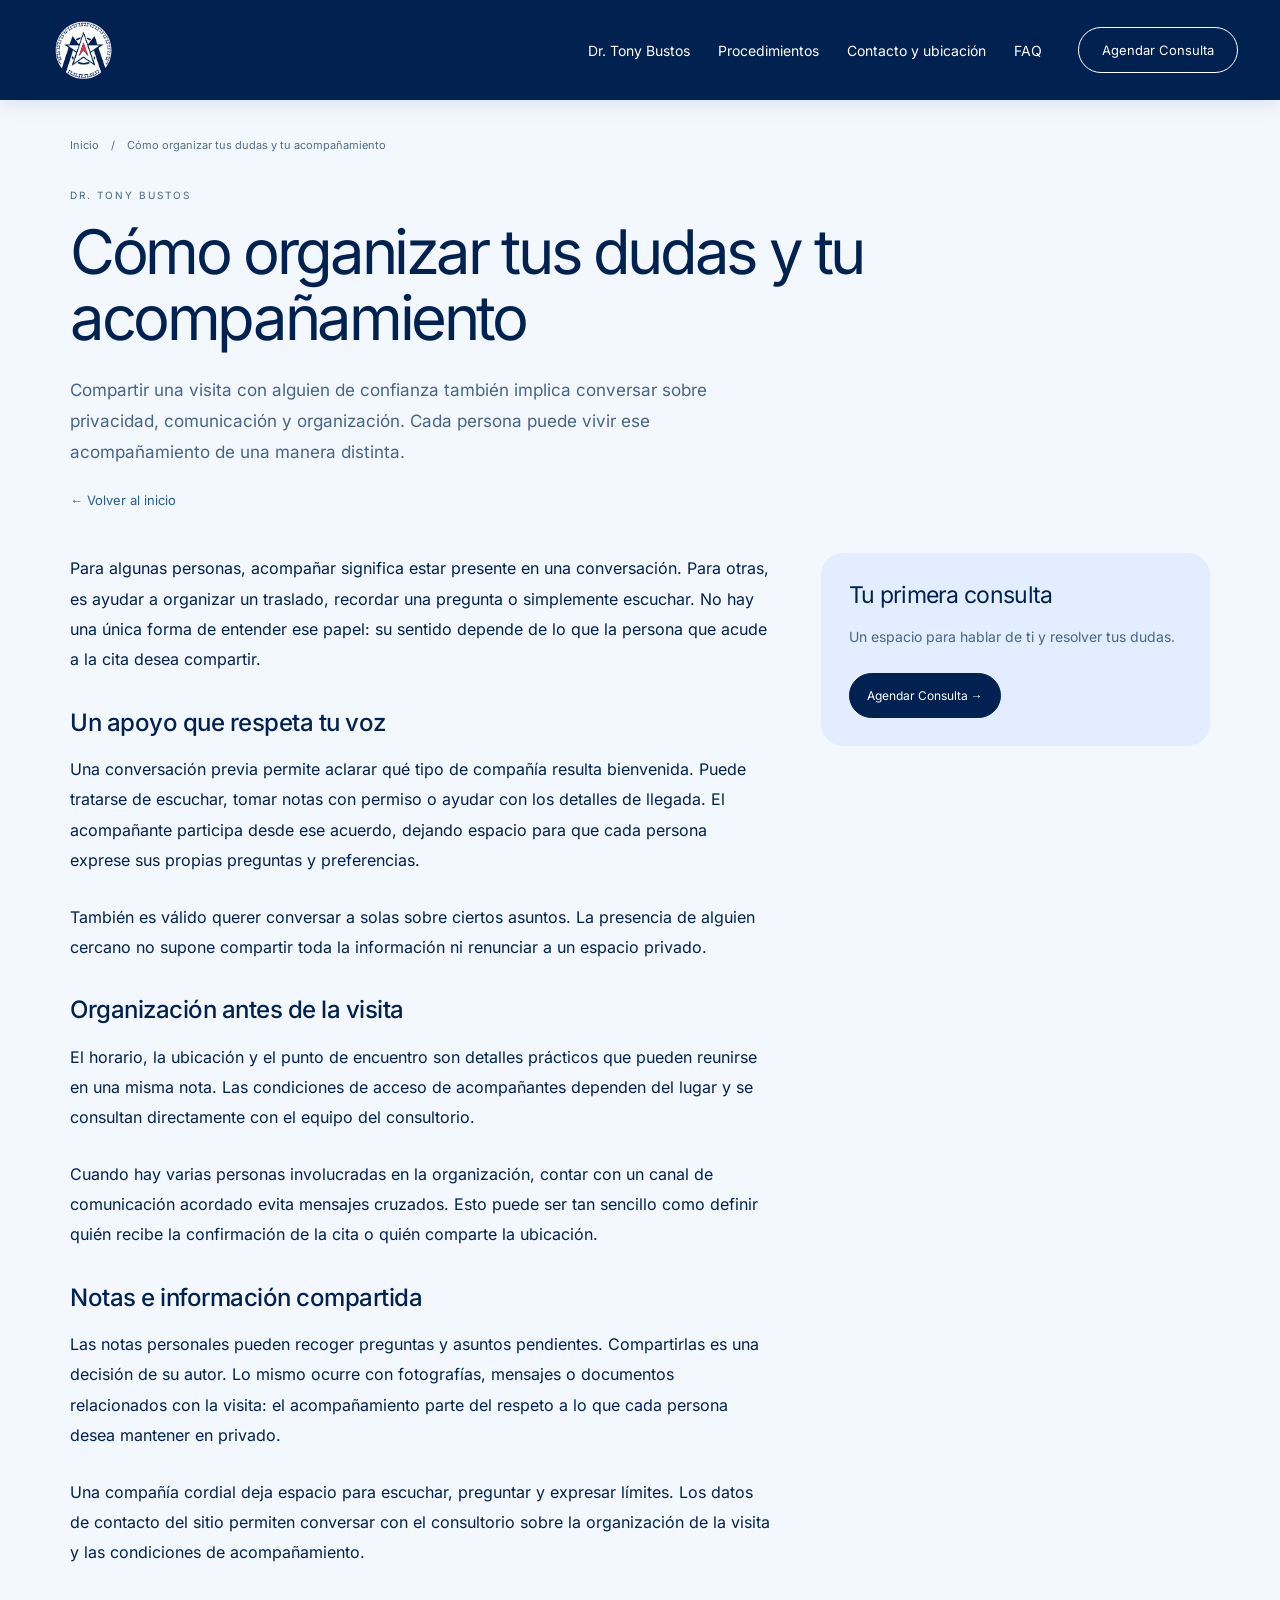
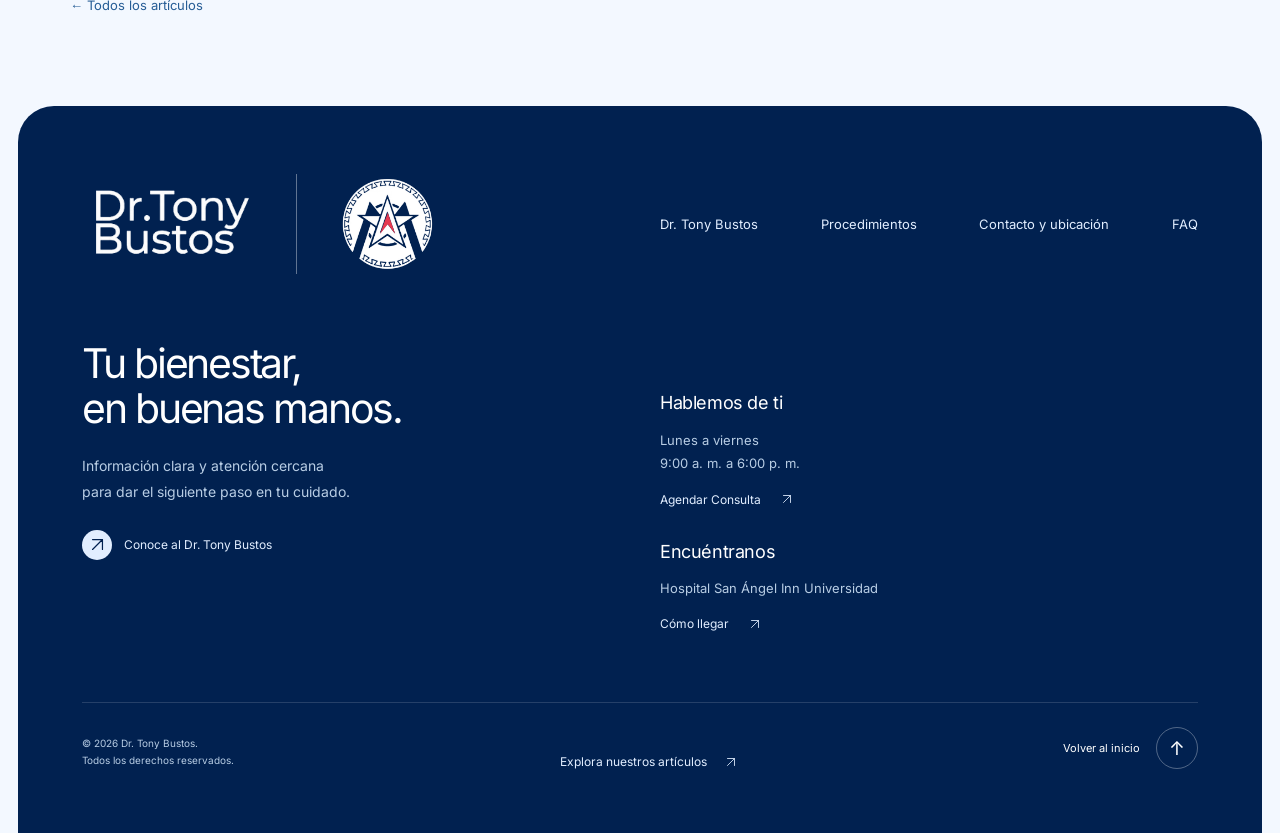
==== commit 67a25627: "Version 1.0.0" ====
--- a/articulo-acompanamiento.html
+++ b/articulo-acompanamiento.html
@@ -19,34 +19,18 @@
             <feColorMatrix in="SourceGraphic" type="matrix" values="0 0 0 0 0.004 0 0 0 0 0.129 0 0 0 0 0.314 -0.2126 -0.7152 -0.0722 0 1"/>
             <feComposite in2="SourceGraphic" operator="in"/>
           </filter>
-          <filter id="emblem-white-red" color-interpolation-filters="sRGB">
-            <feColorMatrix in="SourceGraphic" type="matrix" values="0 0 0 0 1 0 0 0 0 1 0 0 0 0 1 -4 0 4 0 0" result="white-emblem"/>
-            <feColorMatrix in="SourceGraphic" type="matrix" values="0 0 0 0 0.902 0 0 0 0 0.224 0 0 0 0 0.314 4 0 -4 0 0" result="red-arrow"/>
-            <feMerge><feMergeNode in="white-emblem"/><feMergeNode in="red-arrow"/></feMerge>
-            <feComposite in2="SourceGraphic" operator="in"/>
-          </filter>
-          <filter id="emblem-navy-red" color-interpolation-filters="sRGB">
-            <feColorMatrix in="SourceGraphic" type="matrix" values="0 0 0 0 0.004 0 0 0 0 0.129 0 0 0 0 0.314 -4 0 4 0 0" result="navy-emblem"/>
-            <feColorMatrix in="SourceGraphic" type="matrix" values="0 0 0 0 0.902 0 0 0 0 0.224 0 0 0 0 0.314 4 0 -4 0 0" result="red-arrow"/>
-            <feMerge><feMergeNode in="navy-emblem"/><feMergeNode in="red-arrow"/></feMerge>
-            <feComposite in2="SourceGraphic" operator="in"/>
-          </filter>
-          <filter id="logo-original-transparent" color-interpolation-filters="sRGB">
-            <feColorMatrix in="SourceGraphic" type="matrix" values="1 0 0 0 0 0 1 0 0 0 0 0 1 0 0 -0.3189 -1.0728 -0.1083 0 1.5"/>
-            <feComposite in2="SourceGraphic" operator="in"/>
-          </filter>
           <filter id="brand-transparent" color-interpolation-filters="sRGB">
             <feColorMatrix in="SourceGraphic" type="matrix" values="0 0 0 0 1 0 0 0 0 1 0 0 0 0 1 0.25512 0.85824 0.08664 0 -0.2"/>
             <feComposite in2="SourceGraphic" operator="in"/>
           </filter></defs>
         </svg>
 <header class="header">
-      <a class="brand" href="index.html" aria-label="Dr. Tony Bustos, inicio"><img class="brand-logo" src="assets/dr-tony-bustos-logo.webp" alt="Dr. Tony Bustos" width="681" height="313"></a>
+      <a class="brand" href="index.html" aria-label="Dr. Tony Bustos, inicio"><span class="header-seal"><img class="brand-logo" src="assets/footer-tony-seal-white.webp" alt="Dr. Tony Bustos" width="462" height="388"><svg class="header-seal-arrow" viewBox="0 0 462 388" aria-hidden="true" focusable="false"><path fill="#E63950" d="M241 154 268 231 241 196 213 231Z"/></svg></span></a>
       <nav class="nav-pill" aria-label="Navegación principal">
         <a href="doctor.html">Dr. Tony Bustos</a>
         <a href="procedimientos.html">Procedimientos</a>
-        <a href="resultados.html">Resultados</a>
-        <a href="pacientes.html">Pacientes</a>
+        <a href="index.html#contacto">Contacto y ubicación</a>
+        <a href="index.html#faq">FAQ</a>
       </nav>
       <div class="header-actions">
         <a class="appointment" href="https://wa.me/5215579468246" target="_blank" rel="noopener noreferrer">Agendar Consulta</a>
@@ -56,15 +40,24 @@
         <a href="index.html">Inicio</a>
         <a href="doctor.html">Dr. Tony Bustos <span><svg class="icon-arrow-up-right" viewBox="0 0 24 24" fill="none" stroke="currentColor" stroke-width="1.7" stroke-linecap="round" stroke-linejoin="round" aria-hidden="true" focusable="false"><path d="M5 19 19 5M5 5h14v14"/></svg></span></a>
         <a href="procedimientos.html">Procedimientos <span><svg class="icon-arrow-up-right" viewBox="0 0 24 24" fill="none" stroke="currentColor" stroke-width="1.7" stroke-linecap="round" stroke-linejoin="round" aria-hidden="true" focusable="false"><path d="M5 19 19 5M5 5h14v14"/></svg></span></a>
-        <a href="resultados.html">Resultados <span><svg class="icon-arrow-up-right" viewBox="0 0 24 24" fill="none" stroke="currentColor" stroke-width="1.7" stroke-linecap="round" stroke-linejoin="round" aria-hidden="true" focusable="false"><path d="M5 19 19 5M5 5h14v14"/></svg></span></a>
-        <a href="pacientes.html">Pacientes <span><svg class="icon-arrow-up-right" viewBox="0 0 24 24" fill="none" stroke="currentColor" stroke-width="1.7" stroke-linecap="round" stroke-linejoin="round" aria-hidden="true" focusable="false"><path d="M5 19 19 5M5 5h14v14"/></svg></span></a>
-        <a href="index.html#contacto">Contacto <span><svg class="icon-arrow-up-right" viewBox="0 0 24 24" fill="none" stroke="currentColor" stroke-width="1.7" stroke-linecap="round" stroke-linejoin="round" aria-hidden="true" focusable="false"><path d="M5 19 19 5M5 5h14v14"/></svg></span></a>
+        <a href="index.html#contacto">Contacto y ubicación <span><svg class="icon-arrow-up-right" viewBox="0 0 24 24" fill="none" stroke="currentColor" stroke-width="1.7" stroke-linecap="round" stroke-linejoin="round" aria-hidden="true" focusable="false"><path d="M5 19 19 5M5 5h14v14"/></svg></span></a>
         <a href="articulos.html">Artículos <span><svg class="icon-arrow-up-right" viewBox="0 0 24 24" fill="none" stroke="currentColor" stroke-width="1.7" stroke-linecap="round" stroke-linejoin="round" aria-hidden="true" focusable="false"><path d="M5 19 19 5M5 5h14v14"/></svg></span></a>
+        <a href="index.html#faq">FAQ</a>
       </nav>
     </header>
 <main id="contenido" class="page-main">
 <nav class="breadcrumbs" aria-label="Ruta de navegación"><a href="index.html">Inicio</a><span aria-hidden="true">/</span><span aria-current="page">Cómo organizar tus dudas y tu acompañamiento</span></nav>
-<header class="page-heading"><p class="eyebrow">DR. TONY BUSTOS</p><h1>Cómo organizar tus dudas y tu acompañamiento</h1><p class="page-lead">Si deseas que alguien te acompañe a una consulta, confirma primero con el consultorio las condiciones de acceso. Comparte con esa persona las preguntas que quieres plantear y el apoyo que te gustaría recibir.</p><a class="page-text-link" href="index.html">← Volver al inicio</a></header><div class="page-content-layout"><article class="page-copy"><p>Puedes reunir en una misma nota el horario, la ubicación y los temas de conversación. Decide qué información deseas compartir y qué asuntos prefieres tratar en privado.</p><p>Si estás considerando un procedimiento, pregunta al Dr. Tony Bustos qué apoyo y seguimiento necesitarías en tu caso. La organización de traslados, tiempos y actividades debe partir de las indicaciones que recibas durante la valoración.</p><p class="page-note">Borrador editorial pendiente de revisión por el Dr. Tony Bustos. No establece cuidados ni tiempos de recuperación.</p><a class="page-text-link" href="articulos.html">← Todos los artículos</a></article><aside class="page-aside"><h2>Tu primera consulta</h2><p>Un espacio para hablar de ti y resolver tus dudas.</p><a class="credential-button" href="https://wa.me/5215579468246" target="_blank" rel="noopener noreferrer">Agendar Consulta →</a></aside></div>
+<header class="page-heading"><p class="eyebrow">DR. TONY BUSTOS</p><h1>Cómo organizar tus dudas y tu acompañamiento</h1><p class="page-lead">Compartir una visita con alguien de confianza también implica conversar sobre privacidad, comunicación y organización. Cada persona puede vivir ese acompañamiento de una manera distinta.</p><a class="page-text-link" href="index.html">← Volver al inicio</a></header><div class="page-content-layout"><article class="page-copy article-body"><p>Para algunas personas, acompañar significa estar presente en una conversación. Para otras, es ayudar a organizar un traslado, recordar una pregunta o simplemente escuchar. No hay una única forma de entender ese papel: su sentido depende de lo que la persona que acude a la cita desea compartir.</p>
+<h2>Un apoyo que respeta tu voz</h2>
+<p>Una conversación previa permite aclarar qué tipo de compañía resulta bienvenida. Puede tratarse de escuchar, tomar notas con permiso o ayudar con los detalles de llegada. El acompañante participa desde ese acuerdo, dejando espacio para que cada persona exprese sus propias preguntas y preferencias.</p>
+<p>También es válido querer conversar a solas sobre ciertos asuntos. La presencia de alguien cercano no supone compartir toda la información ni renunciar a un espacio privado.</p>
+<h2>Organización antes de la visita</h2>
+<p>El horario, la ubicación y el punto de encuentro son detalles prácticos que pueden reunirse en una misma nota. Las condiciones de acceso de acompañantes dependen del lugar y se consultan directamente con el equipo del consultorio.</p>
+<p>Cuando hay varias personas involucradas en la organización, contar con un canal de comunicación acordado evita mensajes cruzados. Esto puede ser tan sencillo como definir quién recibe la confirmación de la cita o quién comparte la ubicación.</p>
+<h2>Notas e información compartida</h2>
+<p>Las notas personales pueden recoger preguntas y asuntos pendientes. Compartirlas es una decisión de su autor. Lo mismo ocurre con fotografías, mensajes o documentos relacionados con la visita: el acompañamiento parte del respeto a lo que cada persona desea mantener en privado.</p>
+<p>Una compañía cordial deja espacio para escuchar, preguntar y expresar límites. Los datos de contacto del sitio permiten conversar con el consultorio sobre la organización de la visita y las condiciones de acompañamiento.</p>
+<a class="page-text-link" href="articulos.html">← Todos los artículos</a></article><aside class="page-aside"><h2>Tu primera consulta</h2><p>Un espacio para hablar de ti y resolver tus dudas.</p><a class="credential-button" href="https://wa.me/5215579468246" target="_blank" rel="noopener noreferrer">Agendar Consulta →</a></aside></div>
 </main>
 <footer class="site-footer" aria-label="Pie de página">
     <div class="footer-panel">
@@ -80,8 +73,8 @@
         <nav class="footer-nav" aria-label="Navegación del pie de página">
           <a href="doctor.html">Dr. Tony Bustos</a>
           <a href="procedimientos.html">Procedimientos</a>
-          <a href="pacientes.html">Pacientes</a>
-          <a href="index.html#contacto">Contacto</a>
+          <a href="index.html#contacto">Contacto y ubicación</a>
+          <a href="index.html#faq">FAQ</a>
         </nav>
       </div>
       <div class="footer-body">
--- a/styles.css
+++ b/styles.css
@@ -1,9 +1,91 @@
-:root{font-family:Arial,Helvetica,sans-serif;color:#fff;background:#012150;font-synthesis:none}*{box-sizing:border-box}body{margin:0}a{color:inherit;text-decoration:none}button{font:inherit}button,a{-webkit-tap-highlight-color:transparent}a:focus-visible,button:focus-visible{outline:3px solid #8FC5FF;outline-offset:6px}.skip{position:absolute;top:-100px;left:20px;z-index:9;background:white;color:#012150;padding:12px}.skip:focus{top:12px}.hero{position:relative;isolation:isolate;min-height:680px;height:100svh;overflow:hidden;background:#012150}.hero-photo,.hero-video{position:absolute;inset:0;width:100%;height:100%;z-index:-2}.hero-photo,.hero-video{object-fit:cover;object-position:center}.hero-video{visibility:hidden}.hero-video.is-playing{visibility:visible}.header{display:grid;grid-template-columns:1fr auto 1fr;align-items:center;gap:24px;padding:38px 3.3%;position:relative;z-index:3}.nav-pill{display:flex;align-items:center;gap:20px;width:max-content;padding:13px 18px;background:#012150B3;border-radius:40px;font-size:12px}.nav-pill a,.patient-link{transition:color .2s}.nav-pill a:hover,.patient-link:hover{color:#B8DAFF}.brand{display:flex;align-items:center;gap:9px;font-weight:600;font-size:20px;letter-spacing:-.8px;white-space:nowrap}.brand-mark{display:grid;place-items:center;border:1px solid #ffffffb0;border-radius:50%;width:34px;height:34px;font-size:14px;letter-spacing:-1.5px}.brand-caption{display:block;font-size:7px;font-weight:400;letter-spacing:2.3px;margin-top:5px}.header-actions{display:flex;align-items:center;justify-content:flex-end;gap:18px;font-size:12px}.appointment{background:#F3F8FF;color:#012150;padding:13px 18px;border-radius:28px;white-space:nowrap;transition:background .2s}.appointment:hover{background:#D6E9FF}.menu-button{border:0;background:#01215099;width:30px;height:32px;border-radius:20px;display:flex;flex-direction:column;justify-content:center;align-items:center;gap:3px;cursor:pointer}.menu-button span{height:1px;width:11px;background:#fff}.site-menu{position:absolute;right:3.3%;top:100px;width:290px;padding:14px 22px;background:#F3F8FF;color:#012150;border-radius:18px;box-shadow:0 12px 50px #0003}.site-menu a,.future{display:flex;justify-content:space-between;padding:14px 0;border-bottom:1px solid #CDDEF2;font-size:14px}.site-menu a:hover{color:#265D96}.future{border:0;color:#536C88}.future small{font-size:10px;align-self:center}.hero-bottom{position:absolute;inset:auto 3.3% 7%;display:flex;align-items:flex-end;justify-content:space-between;gap:40px}.hero-copy{padding-bottom:35px}.hero-copy h1{font-weight:400;font-size:clamp(44px,5.3vw,84px);letter-spacing:-.065em;line-height:.99;margin:0 0 28px;max-width:900px}.hero-copy p{font-size:clamp(13px,1.1vw,17px);line-height:1.75;color:#E2EEFF;margin:0;letter-spacing:-.2px}.consult-card{position:relative;flex:0 0 260px;min-height:266px;background:#F3F8FF;color:#012150;border-radius:22px;padding:23px;box-shadow:0 10px 36px #0002;transition:transform .2s}.consult-card:before{content:"";position:absolute;left:-15px;top:35px;height:55%;width:3px;border-radius:4px;background:#B8DAFF99}.consult-card:hover{transform:translateY(-4px)}.card-top{display:flex;align-items:center;justify-content:space-between;gap:8px;font-size:18px;font-weight:600;letter-spacing:-.7px}.arrow{font-size:21px;font-weight:400;color:#326DA8}.card-label{font-size:8px;letter-spacing:1.7px;display:block;margin-top:10px;color:#476587}.card-lines{display:flex;gap:5px;margin:40px 0 17px}.card-lines i{height:8px;flex:1;background:#5795D4;border-radius:3px}.card-lines i:nth-child(2){background:#012150}.card-lines i:nth-child(3){background:#B8DAFF}.card-text{display:block;font-size:14px;line-height:1.4;max-width:170px}.card-footer{display:flex;justify-content:space-between;align-items:center;font-size:10px;border-top:1px solid #CDDEF2;margin-top:21px;padding-top:13px}.card-footer span{font-size:18px}dialog{border:0;border-radius:24px;background:#F3F8FF;color:#012150;padding:45px;width:min(570px,calc(100% - 32px));max-height:85svh}dialog::backdrop{background:#012150CC;backdrop-filter:blur(8px)}.close-dialog{position:absolute;right:18px;top:14px;border:0;background:transparent;font-size:30px;cursor:pointer;color:#265D96}.eyebrow{font-size:10px;letter-spacing:2px;color:#476587}dialog h2{font-size:36px;font-weight:400;letter-spacing:-1.5px;margin:24px 0}dialog p{line-height:1.7;font-size:15px}dialog .pending{padding:15px 18px;border-radius:12px;background:#E2EEFF;font-size:13px}body.modal-open{overflow:hidden}
-@media(min-width:1700px){.header{padding-top:48px}.consult-card{flex-basis:300px;min-height:300px}.hero-copy{padding-bottom:45px}}
-@media(max-width:1100px){.header{grid-template-columns:1fr auto;padding:27px 5%}.nav-pill{display:none}.brand{grid-column:1}.header-actions{grid-column:2}.hero-bottom{left:5%;right:5%}.consult-card{flex-basis:230px;padding:20px}.hero-copy h1{font-size:clamp(44px,6vw,65px)}.hero-copy p{max-width:370px}.desktop-break{display:none}}
-@media(max-width:600px){.hero{height:auto;min-height:100svh;display:flex;flex-direction:column}.header{padding:23px 6%;gap:12px}.brand{font-size:17px;gap:7px}.brand-mark{width:29px;height:29px;font-size:12px}.brand-caption{font-size:6px;letter-spacing:1.7px}.header-actions{gap:12px}.patient-link,.appointment{display:none}.menu-button{width:34px;height:34px}.hero-photo,.hero-video{object-position:center}.hero-bottom{position:relative;inset:auto;display:flex;flex-direction:column;align-items:stretch;gap:26px;margin-top:auto;padding:260px 6% 30px}.hero-copy{padding:0}.hero-copy h1{font-size:clamp(40px,10.5vw,62px);margin-bottom:18px;letter-spacing:-.06em}.hero-copy p{font-size:13px;max-width:310px;line-height:1.65}.consult-card{flex:auto;min-height:0;width:100%;padding:19px 21px;border-radius:18px}.consult-card:before{display:none}.card-top{font-size:17px}.card-label{font-size:8px;margin-top:7px}.card-lines{margin:19px 0 12px}.card-lines i{height:5px}.card-text{max-width:none;font-size:13px}.card-footer{margin-top:14px;padding-top:10px}.site-menu{right:6%;top:78px;width:min(300px,88vw)}dialog{padding:35px 25px}dialog h2{font-size:30px}}
-@media(prefers-reduced-motion:reduce){*{transition:none!important}}
-/* Credenciales y trayectoria: composición basada en la segunda referencia. */
+/* Inter — SIL Open Font License; see source-assets/Inter-OFL.txt. */
+@font-face{font-family:Inter;font-style:normal;font-weight:100 900;font-display:swap;src:url('assets/inter-latin-variable.woff2') format('woff2')}
+:root{font-family:Inter,Arial,Helvetica,sans-serif;color:#fff;background:#012150;font-synthesis:none}
+*{box-sizing:border-box}
+body{margin:0}
+a{color:inherit;text-decoration:none}
+button{font:inherit}
+button,a{-webkit-tap-highlight-color:transparent}
+a:focus-visible,button:focus-visible{outline:3px solid #8FC5FF;outline-offset:6px}
+.skip{position:absolute;top:-100px;left:20px;z-index:9;background:white;color:#012150;padding:12px}
+.skip:focus{top:12px}
+.hero{position:relative;isolation:isolate;min-height:680px;height:100svh;overflow:hidden;background:#012150}
+.hero-photo,.hero-video{position:absolute;inset:0;width:100%;height:100%;z-index:-2}
+.hero-photo,.hero-video{object-fit:cover;object-position:center}
+.hero-video{visibility:hidden}
+.hero-video.is-playing{visibility:visible}
+.header{display:grid;grid-template-columns:1fr auto 1fr;align-items:center;gap:24px;padding:38px 3.3%;position:relative;z-index:3}
+.nav-pill{display:flex;align-items:center;gap:20px;width:max-content;padding:13px 18px;background:#012150B3;border-radius:40px;font-size:12px}
+.nav-pill a{transition:color .2s}
+.nav-pill a:hover{color:#B8DAFF}
+.brand{display:flex;align-items:center;gap:9px;font-weight:600;font-size:20px;letter-spacing:-.8px;white-space:nowrap}
+.header-actions{display:flex;align-items:center;justify-content:flex-end;gap:18px;font-size:12px}
+.appointment{background:#F3F8FF;color:#012150;padding:13px 18px;border-radius:28px;white-space:nowrap;transition:background .2s}
+.appointment:hover{background:#D6E9FF}
+.menu-button{border:0;background:#01215099;width:30px;height:32px;border-radius:20px;display:flex;flex-direction:column;justify-content:center;align-items:center;gap:3px;cursor:pointer}
+.menu-button span{height:1px;width:11px;background:#fff}
+.site-menu{position:absolute;right:3.3%;top:100px;width:290px;padding:14px 22px;background:#F3F8FF;color:#012150;border-radius:18px;box-shadow:0 12px 50px #0003}
+.site-menu a{display:flex;justify-content:space-between;padding:14px 0;border-bottom:1px solid #CDDEF2;font-size:14px}
+.site-menu a:hover{color:#265D96}
+.hero-bottom{position:absolute;inset:auto 3.3% 7%;display:flex;align-items:flex-end;justify-content:space-between;gap:40px}
+.hero-copy{padding-bottom:35px}
+.hero-copy h1{color:rgb(226,238,255);font-family:inherit;font-weight:400;font-size:clamp(50px,6vw,96px);letter-spacing:-.05em;line-height:.95;margin:0 0 28px;max-width:900px}
+.hero-copy p{font-size:clamp(13px,1.1vw,17px);line-height:1.75;color:#E2EEFF;margin:0;letter-spacing:-.2px}
+.consult-card{position:relative;flex:0 0 260px;min-height:266px;background:#F3F8FF;color:#012150;border-radius:22px;padding:23px;box-shadow:0 10px 36px #0002;transition:transform .2s}
+.consult-card:before{content:"";position:absolute;left:-15px;top:35px;height:55%;width:3px;border-radius:4px;background:#B8DAFF99}
+.consult-card:hover{transform:translateY(-4px)}
+.card-top{display:flex;align-items:center;justify-content:space-between;gap:8px;font-size:18px;font-weight:600;letter-spacing:-.7px}
+.arrow{font-size:21px;font-weight:400;color:#326DA8}
+.card-label{font-size:8px;letter-spacing:1.7px;display:block;margin-top:10px;color:#476587}
+.card-lines{display:flex;gap:5px;margin:40px 0 17px}
+.card-lines i{height:8px;flex:1;background:#5795D4;border-radius:3px}
+.card-lines i:nth-child(2){background:#012150}
+.card-lines i:nth-child(3){background:#B8DAFF}
+.card-text{display:block;font-size:14px;line-height:1.4;max-width:170px}
+.card-footer{display:flex;justify-content:space-between;align-items:center;font-size:10px;border-top:1px solid #CDDEF2;margin-top:21px;padding-top:13px}
+.card-footer span{font-size:18px}
+.eyebrow{font-size:10px;letter-spacing:2px;color:#476587}
+@media(min-width:1700px){
+.header{padding-top:48px}
+.consult-card{flex-basis:300px;min-height:300px}
+.hero-copy{padding-bottom:45px}
+}
+@media(max-width:1100px){
+.header{grid-template-columns:1fr auto;padding:27px 5%}
+.nav-pill{display:none}
+.brand{grid-column:1}
+.header-actions{grid-column:2}
+.hero-bottom{left:5%;right:5%}
+.consult-card{flex-basis:230px;padding:20px}
+.hero-copy h1{font-size:clamp(48px,6.7vw,74px)}
+.hero-copy p{max-width:370px}
+.desktop-break{display:none}
+}
+@media(max-width:600px){
+.hero{height:auto;min-height:100svh;display:flex;flex-direction:column}
+.header{padding:23px 6%;gap:12px}
+.brand{font-size:17px;gap:7px}
+.header-actions{gap:12px}
+.appointment{display:none}
+.menu-button{width:34px;height:34px}
+.hero-photo,.hero-video{object-position:center}
+.hero-bottom{position:relative;inset:auto;display:flex;flex-direction:column;align-items:stretch;gap:26px;margin-top:auto;padding:260px 6% 30px}
+.hero-copy{padding:0}
+.hero-copy h1{font-size:clamp(32px,10.2vw,62px);margin-bottom:22px;letter-spacing:-.05em}
+.hero-copy p{font-size:13px;max-width:310px;line-height:1.65}
+.consult-card{flex:auto;min-height:0;width:100%;padding:19px 21px;border-radius:18px}
+.consult-card:before{display:none}
+.card-top{font-size:17px}
+.card-label{font-size:8px;margin-top:7px}
+.card-lines{margin:19px 0 12px}
+.card-lines i{height:5px}
+.card-text{max-width:none;font-size:13px}
+.card-footer{margin-top:14px;padding-top:10px}
+.site-menu{right:6%;top:78px;width:min(300px,88vw)}
+}
+@media(prefers-reduced-motion:reduce){
+*{transition:none!important}
+}
 .credentials{background:#fff;color:#012150;padding:26px 3.3% 110px;scroll-margin-top:24px}
 .credentials-inner{max-width:1440px;margin-inline:auto}
 .credentials-intro{text-align:center}
@@ -11,7 +93,6 @@
 .credential-strip{list-style:none;padding:0;margin:48px 0 100px;display:grid;grid-template-columns:repeat(5,minmax(0,1fr));gap:24px;align-items:start;text-align:center}
 .credential-strip li{display:flex;flex-direction:column;gap:9px}
 .credential-name{font-size:clamp(14px,1.55vw,22px);font-weight:600;letter-spacing:-.7px}
-.credential-acronym{letter-spacing:.5px}
 .credential-strip small{font-size:10px;line-height:1.5;color:#536C88}
 .credentials-grid{display:grid;grid-template-columns:1.55fr 1fr 1fr;gap:20px;align-items:end}
 .credentials-copy{padding-right:35px;align-self:stretch}
@@ -33,19 +114,44 @@
 .kpi-note{font-size:10px;line-height:1.5;color:#476587;margin:0 0 23px}
 .kpi-experience .credential-button{margin-top:auto}
 .kpi-certifications{background:#012150;color:#fff;min-height:385px;display:flex;flex-direction:column;justify-content:space-between;padding:27px 25px}
-.credential-records{position:relative;min-height:195px;padding-top:9px}
-.credential-record{width:78%;border:1px solid #B8DAFF55;border-radius:12px;padding:15px;background:#326DA8;color:#fff;transform:rotate(-4deg)}
-.credential-record>span:first-child{font-size:9px;display:block;margin-bottom:13px}
-.credential-record strong{font-size:15px;font-weight:500;display:block;letter-spacing:-.5px}
-.record-rule{display:block;width:50%;height:4px;border-radius:5px;background:#B8DAFF;margin-top:17px}
-.credential-record-secondary{position:relative;left:22%;margin-top:-16px;background:#B8DAFF;color:#012150;transform:rotate(4deg)}
-.credential-record-secondary small{font-size:9px;display:block;margin-top:10px}
-.kpi-tag{display:block;font-size:9px;letter-spacing:1.5px;color:#B8DAFF;margin-bottom:12px}
 .kpi-certifications h3{color:#E2EEFF}
-@media(max-width:1100px){.credentials{padding-inline:5%}.credential-strip{margin-bottom:65px;gap:15px}.credentials-grid{grid-template-columns:1.25fr 1fr 1fr;gap:14px}.credentials-copy{padding-right:12px}.kpi-card{padding:20px}.credentials-copy h2{font-size:35px}.credential-record strong{font-size:12px}.credentials-actions{margin-bottom:30px}.credential-button{font-size:10px;padding:11px 13px}}
-@media(max-width:800px){.credentials-grid{grid-template-columns:1fr 1fr;gap:20px}.credentials-copy{grid-column:1/-1;padding:0;margin-bottom:15px}.credentials-copy h2{font-size:42px}.credentials-description{max-width:540px}.credentials-actions{margin-bottom:25px}.credential-strip{grid-template-columns:repeat(3,minmax(0,1fr));row-gap:25px;margin:35px 0 55px}.kpi-experience{min-height:310px}.kpi-certifications{min-height:365px}}
-@media(max-width:520px){.credentials{padding:25px 6% 60px}.credentials-intro>span{font-size:10px;padding:8px 13px}.credential-strip{grid-template-columns:repeat(2,minmax(0,1fr));margin:30px 0 46px;gap:24px 16px;text-align:left}.credential-strip li:last-child{grid-column:1/-1}.credential-name{font-size:17px}.credential-strip small{font-size:10px}.credentials-grid{grid-template-columns:1fr;gap:18px}.credentials-copy{grid-column:auto;margin-bottom:12px}.credentials-copy h2{font-size:clamp(30px,8.3vw,42px);margin-bottom:24px}.credentials-description p{font-size:13px}.kpi-card{padding:25px;border-radius:18px}.kpi-card h3{font-size:27px}.kpi-experience{min-height:300px}.kpi-certifications{min-height:360px}.credential-records{max-width:320px;width:100%;align-self:center}.credential-record strong{font-size:15px}.credential-button{font-size:11px}}
-/* Preguntas frecuentes: dos columnas y acordeón sobre el azul principal. */
+@media(max-width:1100px){
+.credentials{padding-inline:5%}
+.credential-strip{margin-bottom:65px;gap:15px}
+.credentials-grid{grid-template-columns:1.25fr 1fr 1fr;gap:14px}
+.credentials-copy{padding-right:12px}
+.kpi-card{padding:20px}
+.credentials-copy h2{font-size:35px}
+.credentials-actions{margin-bottom:30px}
+.credential-button{font-size:10px;padding:11px 13px}
+}
+@media(max-width:800px){
+.credentials-grid{grid-template-columns:1fr 1fr;gap:20px}
+.credentials-copy{grid-column:1/-1;padding:0;margin-bottom:15px}
+.credentials-copy h2{font-size:42px}
+.credentials-description{max-width:540px}
+.credentials-actions{margin-bottom:25px}
+.credential-strip{grid-template-columns:repeat(3,minmax(0,1fr));row-gap:25px;margin:35px 0 55px}
+.kpi-experience{min-height:310px}
+.kpi-certifications{min-height:365px}
+}
+@media(max-width:520px){
+.credentials{padding:25px 6% 60px}
+.credentials-intro>span{font-size:10px;padding:8px 13px}
+.credential-strip{grid-template-columns:repeat(2,minmax(0,1fr));margin:30px 0 46px;gap:24px 16px;text-align:left}
+.credential-strip li:last-child{grid-column:1/-1}
+.credential-name{font-size:17px}
+.credential-strip small{font-size:10px}
+.credentials-grid{grid-template-columns:1fr;gap:18px}
+.credentials-copy{grid-column:auto;margin-bottom:12px}
+.credentials-copy h2{font-size:clamp(30px,8.3vw,42px);margin-bottom:24px}
+.credentials-description p{font-size:13px}
+.kpi-card{padding:25px;border-radius:18px}
+.kpi-card h3{font-size:27px}
+.kpi-experience{min-height:300px}
+.kpi-certifications{min-height:360px}
+.credential-button{font-size:11px}
+}
 .faq{background:#012150;color:#B8DAFF;padding:115px 3.3% 125px;scroll-margin-top:0}
 .faq-inner{max-width:1440px;margin-inline:auto;display:grid;grid-template-columns:1fr 1.05fr;gap:70px;align-items:start}
 .faq-intro h2{font-size:clamp(36px,4.2vw,60px);font-weight:400;letter-spacing:-.055em;line-height:1.04;margin:0 0 25px}
@@ -69,10 +175,23 @@
 .faq-answer p{margin:0}
 .faq-answer a{display:inline-block;color:#F3F8FF;margin-top:15px;text-decoration:underline;text-underline-offset:4px}
 .faq-answer a:hover{color:#B8DAFF}
-@media(max-width:1100px){.faq{padding:90px 5% 100px}.faq-inner{gap:45px}.faq-item summary{font-size:16px}}
-@media(max-width:700px){.faq{padding:65px 6% 70px}.faq-inner{grid-template-columns:1fr;gap:40px}.faq-intro h2{font-size:42px;margin-bottom:20px}.faq-intro p{font-size:14px}.faq-item summary{font-size:16px;gap:18px;padding-block:21px}.faq-answer{font-size:13px;padding-right:22px;padding-bottom:23px}}
-@media(max-width:360px){.faq-intro h2{font-size:36px}.faq-break{display:none}}
-/* Artículos: tres fotografías cuadradas con títulos superpuestos. */
+@media(max-width:1100px){
+.faq{padding:90px 5% 100px}
+.faq-inner{gap:45px}
+.faq-item summary{font-size:16px}
+}
+@media(max-width:700px){
+.faq{padding:65px 6% 70px}
+.faq-inner{grid-template-columns:1fr;gap:40px}
+.faq-intro h2{font-size:42px;margin-bottom:20px}
+.faq-intro p{font-size:14px}
+.faq-item summary{font-size:16px;gap:18px;padding-block:21px}
+.faq-answer{font-size:13px;padding-right:22px;padding-bottom:23px}
+}
+@media(max-width:360px){
+.faq-intro h2{font-size:36px}
+.faq-break{display:none}
+}
 .articles{background:#fff;color:#012150;padding:85px 3.3% 100px;scroll-margin-top:24px}
 .articles-inner{max-width:1440px;margin-inline:auto}
 .articles-heading{display:flex;justify-content:space-between;align-items:center;gap:25px;margin-bottom:45px}
@@ -82,24 +201,34 @@
 .articles-grid{display:grid;grid-template-columns:repeat(3,minmax(0,1fr));gap:20px}
 .article-card{min-width:0;border-radius:19px;background:#326DA8}
 .article-card>a{position:relative;display:block;aspect-ratio:1;border-radius:inherit;overflow:hidden;isolation:isolate}
-.article-card>a::after{content:"";position:absolute;inset:0;z-index:-1;background:linear-gradient(180deg,transparent 30%,rgba(1,33,80,.15) 45%,rgba(1,33,80,.9) 100%)}
+.article-card>a::after{content:"";position:absolute;inset:0;z-index:-1;background:rgba(1,33,80,.4)}
 .article-photo{position:absolute;inset:0;z-index:-2;width:100%;height:100%;object-fit:cover;transition:transform .35s ease}
 .article-photo-consulta{background-position:0% center}
 .article-photo-credenciales{background-position:50% center}
 .article-photo-acompanamiento{background-position:100% center}
 .article-card>a:hover .article-photo{transform:scale(1.035)}
-.article-caption{position:absolute;bottom:0;left:0;right:0;padding:26px;color:#fff}
-.article-status{display:block;font-size:9px;letter-spacing:1px;margin-bottom:10px;color:#D6E9FF}
+.article-caption{position:absolute;bottom:0;left:0;right:0;padding:26px;color:#fff;text-shadow:0 1px 8px #01215099}
 .article-caption h3{font-size:clamp(18px,1.9vw,27px);font-weight:400;line-height:1.14;letter-spacing:-.7px;margin:0}
-.article-directory{list-style:none;padding:0;margin:20px 0 0}
-.article-directory li{border-top:1px solid #CDDEF2}
-.article-directory a{display:block;padding:17px 0;font-size:15px;line-height:1.4;text-decoration:underline;text-underline-offset:4px}
-.article-directory a:hover{color:#326DA8}
-@media(max-width:1100px){.articles{padding:70px 5% 80px}.articles-grid{gap:16px}.article-caption{padding:19px}.articles-heading{margin-bottom:35px}}
-@media(max-width:700px){.articles{padding:55px 6% 60px}.articles-heading{gap:15px;margin-bottom:28px}.articles-heading h2{font-size:34px}.articles-grid{grid-template-columns:1fr;gap:20px}.article-card{border-radius:17px}.article-caption{padding:24px}.article-caption h3{font-size:26px;max-width:360px}.article-status{font-size:10px}.articles-all{font-size:11px}}
-@media(max-width:360px){.articles-heading h2{font-size:29px}.article-caption h3{font-size:23px}}
-
-/* Cada sección ocupa al menos una pantalla y crece con su contenido. */
+@media(max-width:1100px){
+.articles{padding:70px 5% 80px}
+.articles-grid{gap:16px}
+.article-caption{padding:19px}
+.articles-heading{margin-bottom:35px}
+}
+@media(max-width:700px){
+.articles{padding:55px 6% 60px}
+.articles-heading{gap:15px;margin-bottom:28px}
+.articles-heading h2{font-size:34px}
+.articles-grid{grid-template-columns:1fr;gap:20px}
+.article-card{border-radius:17px}
+.article-caption{padding:24px}
+.article-caption h3{font-size:26px;max-width:360px}
+.articles-all{font-size:11px}
+}
+@media(max-width:360px){
+.articles-heading h2{font-size:29px}
+.article-caption h3{font-size:23px}
+}
 main > section{
   width:100%;
   min-height:100vh;
@@ -130,18 +259,17 @@
   margin-bottom:clamp(30px,6vh,70px);
 }
 @media(max-height:700px) and (min-width:801px){
-  .credentials .credentials-copy h2{font-size:clamp(30px,3vw,42px);margin-bottom:22px}
-  .credentials .credentials-actions{margin-bottom:24px}
-  .credentials .kpi-certifications{min-height:320px}
-  .credentials .credential-records{min-height:165px}
-  .credentials .kpi-experience{min-height:280px}
-  .faq .faq-item summary{padding-block:18px}
-  .faq .faq-item:first-child summary{padding-top:0}
-  .faq .faq-answer{padding-bottom:18px}
+.credentials .credentials-copy h2{font-size:clamp(30px,3vw,42px);margin-bottom:22px}
+.credentials .credentials-actions{margin-bottom:24px}
+.credentials .kpi-certifications{min-height:320px}
+.credentials .kpi-experience{min-height:280px}
+.faq .faq-item summary{padding-block:18px}
+.faq .faq-item:first-child summary{padding-top:0}
+.faq .faq-answer{padding-bottom:18px}
 }
 @media(max-width:700px){
-  .faq .faq-inner{gap:28px}
-  .faq .faq-intro h2{margin-bottom:16px}
+.faq .faq-inner{gap:28px}
+.faq .faq-intro h2{margin-bottom:16px}
 }
 main > section.hero{
   height:100vh;
@@ -150,13 +278,11 @@
   display:flex;
   flex-direction:column;
 }
-.hero .header{flex-shrink:0}
 .hero-bottom{flex-shrink:1;min-height:0;overflow-y:auto}
 .hero-bottom > *{flex-shrink:0}
 .hero-copy{min-width:0;flex-shrink:1}
-.hero .site-menu{max-height:calc(100vh - 115px);max-height:calc(100dvh - 115px);overflow-y:auto}
 @media(min-width:601px){
-  .hero-bottom{
+.hero-bottom{
     position:relative;
     inset:auto;
     width:100%;
@@ -165,22 +291,18 @@
   }
 }
 @media(min-width:601px) and (max-width:1100px){
-  .hero-bottom{padding-inline:5%}
-}
-@media(max-width:600px){
-  .hero-bottom{padding:20px 6% clamp(16px,3vh,30px);gap:20px}
-  .hero-bottom .consult-card{flex:0 0 auto}
+.hero-bottom{padding-inline:5%}
+}
+@media(max-width:600px){
+.hero-bottom{padding:20px 6% clamp(16px,3vh,30px);gap:20px}
+.hero-bottom .consult-card{flex:0 0 auto}
 }
 @media(max-height:600px) and (min-width:601px){
-  .hero .header{padding-block:18px}
-  .hero-copy{padding-bottom:0}
-  .hero-copy h1{font-size:clamp(36px,5vw,64px);margin-bottom:16px}
-  .hero .consult-card{min-height:0}
-  .hero .card-lines{margin-top:20px}
-  .hero .site-menu{top:75px;max-height:calc(100dvh - 90px)}
-}
-
-/* Contacto y ubicación */
+.hero-copy{padding-bottom:0}
+.hero-copy h1{font-size:clamp(40px,5.6vw,72px);margin-bottom:16px}
+.hero .consult-card{min-height:0}
+.hero .card-lines{margin-top:20px}
+}
 .sr-only{position:absolute;width:1px;height:1px;padding:0;margin:-1px;overflow:hidden;clip:rect(0,0,0,0);white-space:nowrap;border:0}
 main > section.contact{height:100vh;height:100dvh;min-height:0;background:#F3F8FF;color:#012150;padding:clamp(28px,6vh,75px) 3.3%;display:flex;flex-direction:column;overflow-y:auto}
 .contact-inner{width:100%;max-width:1440px;margin:auto;flex-shrink:0;display:grid;grid-template-columns:.85fr 1.15fr;gap:70px;align-items:center}
@@ -192,28 +314,50 @@
 .contact-details dd{margin:0;font-size:17px;line-height:1.5}
 .contact-details dd>span:not(.contact-phone){font-size:15px}
 .contact-details small{display:block;font-size:11px;line-height:1.5;color:#476587;margin-top:5px}
-.contact-phone{font-size:24px;letter-spacing:-.5px}
-.contact-directions{display:inline-flex;gap:35px;align-items:center;background:#012150;color:#fff;padding:14px 22px;border-radius:28px;font-size:13px;transition:background .2s}
-.contact-directions:hover{background:#265D96}
-.contact-directions>span[aria-hidden]{font-size:19px}
-.contact-appointment-note{font-size:11px;line-height:1.6;color:#476587;max-width:310px;margin:15px 0 0}
+.contact-phone{display:block;font-size:24px;letter-spacing:-.5px;line-height:1.25}
+.contact-whatsapp{display:flex;align-items:center;gap:6px;width:fit-content;margin-top:2px;font-size:12px;line-height:1.4;color:#265d96}
+.contact-details dd>.contact-hospital{display:block;font-size:17px}
+.contact-details .contact-location{display:flex;flex-direction:column;align-items:flex-start;gap:2px}
+.contact-details .contact-directions{margin-top:0;flex-shrink:0}
+.contact-whatsapp:hover,.contact-phone:hover,.contact-directions:hover{text-decoration:underline;text-underline-offset:3px}
+.contact-directions{display:inline-flex;gap:6px;align-items:center;color:#265d96;padding:0;font-size:12px;line-height:1.4}
+.contact-directions>span[aria-hidden]{display:inline-flex;font-size:12px}
 .contact-map{height:clamp(360px,68vh,650px);border:1px solid #CDDEF2;border-radius:22px;overflow:hidden;background:#E2EEFF;min-width:0}
 .contact-map iframe{display:block;width:100%;height:100%}
-@media(max-width:1100px){main > section.contact{padding-inline:5%}.contact-inner{gap:35px}}
-@media(max-width:700px){main > section.contact{padding:35px 6%}.contact-inner{grid-template-columns:1fr;gap:30px}.contact h2{font-size:42px}.contact-map{height:360px;border-radius:18px}.contact-intro{margin-bottom:22px}}
-@media(max-height:700px) and (min-width:701px){.contact-inner{gap:35px}.contact h2{font-size:40px;margin-bottom:16px}.contact-eyebrow{margin-bottom:15px}.contact-intro{margin-bottom:18px}.contact-details{gap:13px;margin-bottom:18px}}
-/* Keep page content hidden until the hero has a rendered frame or a fallback. */
-html.hero-loading{overflow:hidden;background:#39366d}
+@media(max-width:1100px){
+main > section.contact{padding-inline:5%}
+.contact-inner{gap:35px}
+}
+@media(max-width:700px){
+main > section.contact{padding:35px 6%}
+.contact-inner{grid-template-columns:1fr;gap:30px}
+.contact h2{font-size:42px}
+.contact-map{height:360px;border-radius:18px}
+.contact-intro{margin-bottom:22px}
+}
+@media(max-height:700px) and (min-width:701px){
+.contact-inner{gap:35px}
+.contact h2{font-size:40px;margin-bottom:16px}
+.contact-eyebrow{margin-bottom:15px}
+.contact-intro{margin-bottom:18px}
+.contact-details{gap:13px;margin-bottom:18px}
+}
+html.hero-loading{overflow:hidden;background:#fff}
 .hero-loading body > *{visibility:hidden}
-.hero-loading body::after{content:"Cargando…";position:fixed;inset:0;display:grid;place-items:center;background:#39366d;color:#fff;font:14px Arial,sans-serif;letter-spacing:.08em;z-index:1000}
-.hero-copy,.brand,.patient-link{text-shadow:0 1px 5px #0006}
-
-/* Credential logos: common ink, equal frames and continuous carousel. */
+.site-loader{display:none}
+.hero-loading .site-loader{position:fixed;inset:0;display:grid;place-items:center;visibility:visible;background:#fff;z-index:1000}
+.loader-dots{display:flex;align-items:center;gap:10px}
+.loader-dots i{display:block;width:12px;height:12px;border-radius:50%;background:#012150;animation:loader-dot-pulse 1.2s ease-in-out infinite}
+.loader-dots i:nth-child(2){background:#5795d4;animation-delay:.16s}
+.loader-dots i:nth-child(3){background:#b8daff;animation-delay:.32s}
+@keyframes loader-dot-pulse{0%,60%,100%{transform:translateY(0);opacity:.55}30%{transform:translateY(-7px);opacity:1}}
+@media(prefers-reduced-motion:reduce){
+.loader-dots i{animation:none;opacity:1}
+}
+.hero-copy,.brand{text-shadow:0 1px 5px #0006}
 main > section.credentials{height:auto;min-height:100dvh;overflow:visible}
 .credential-carousel{margin-top:clamp(38px,6vw,80px);padding-top:24px;border-top:1px solid #CDDEF2;color:#012150}
 .credential-filter{position:absolute;pointer-events:none}
-
-
 .credential-carousel-toggle{border:1px solid #CDDEF2;border-radius:30px;background:transparent;color:#476587;padding:9px 14px;font-size:11px;cursor:pointer}
 .credential-carousel-toggle:hover{background:#F3F8FF}
 .credential-carousel-toggle[hidden]{display:none}
@@ -225,27 +369,35 @@
 .credential-carousel.is-animated .credential-logo-track{width:max(100%,1980px);animation:credential-drift 72s linear infinite}
 .credential-carousel.is-paused .credential-logo-track,.credential-carousel:hover .credential-logo-track,.credential-carousel:focus-within .credential-logo-track{animation-play-state:paused}
 @keyframes credential-drift{to{transform:translateX(-100%)}}
-@media(max-width:600px){.credential-carousel-toggle{font-size:10px;padding:8px 10px}.credential-logo-group{min-width:1620px}.credential-carousel.is-animated .credential-logo-track{width:max(100%,1620px)}.credential-logo-group img{width:150px;height:100px}.credential-logo-group li{height:144px;padding-inline:15px}}
-@media(prefers-reduced-motion:reduce){.credential-carousel.is-animated .credential-logo-track{animation:none}.credential-carousel-window{overflow-x:auto;mask-image:none}.credential-logo-group[aria-hidden="true"]{display:none}.credential-carousel-toggle{display:none}}
-
+@media(max-width:600px){
+.credential-carousel-toggle{font-size:10px;padding:8px 10px}
+.credential-logo-group{min-width:1620px}
+.credential-carousel.is-animated .credential-logo-track{width:max(100%,1620px)}
+.credential-logo-group img{width:150px;height:100px}
+.credential-logo-group li{height:144px;padding-inline:15px}
+}
+@media(prefers-reduced-motion:reduce){
+.credential-carousel.is-animated .credential-logo-track{animation:none}
+.credential-carousel-window{overflow-x:auto;mask-image:none}
+.credential-logo-group[aria-hidden="true"]{display:none}
+.credential-carousel-toggle{display:none}
+}
 .credential-carousel.is-animated .credential-carousel-window{overflow:hidden}
-@media(prefers-reduced-motion:reduce){.credential-carousel.is-animated .credential-carousel-window{overflow-x:auto}}
-
+@media(prefers-reduced-motion:reduce){
+.credential-carousel.is-animated .credential-carousel-window{overflow-x:auto}
+}
 .credential-logo-group img.credential-logo-dark{filter:grayscale(1) contrast(1.6) invert(1) url(#credential-ink)}
-
 .credential-logo-group img.credential-logo-checkered{filter:contrast(1.4) url(#credential-ink)}
-
-/* Portrait replaces the credential card while retaining its rectangular frame. */
 .credentials .doctor-portrait{--portrait-rise:100px;position:relative;margin:var(--portrait-rise) 0 0;padding:0;background:#d8e5ef;overflow:visible;isolation:isolate}
 .doctor-portrait img{position:absolute;inset:auto 0 0;display:block;width:100%;height:calc(100% + var(--portrait-rise));object-fit:cover;object-position:center top;border-radius:0 0 20px 20px}
-@media(max-width:520px){.credentials .doctor-portrait{--portrait-rise:80px}.doctor-portrait img{border-radius:0 0 18px 18px}}
-
-/* Closing panel: spacious rounded footer in the site's existing palette. */
+@media(max-width:520px){
+.credentials .doctor-portrait{--portrait-rise:80px}
+.doctor-portrait img{border-radius:0 0 18px 18px}
+}
 .site-footer{padding:18px 18px 0;background:#F3F8FF;color:#fff}
 .footer-panel{max-width:1800px;margin-inline:auto;background:#012150;border-radius:36px;padding:clamp(32px,5vw,76px);min-height:600px;display:flex;flex-direction:column}
 .footer-top{display:grid;grid-template-columns:1fr 1fr;align-items:center;gap:40px}
 .footer-brand{width:fit-content;font-size:24px;text-shadow:none}
-.footer-brand .brand-mark{width:42px;height:42px;font-size:17px}
 .footer-nav{display:flex;flex-wrap:wrap;justify-content:space-between;gap:20px;font-size:13px;color:#E2EEFF}
 .footer-nav a,.footer-text-link,.footer-articles{transition:color .2s}
 .footer-nav a:hover,.footer-text-link:hover,.footer-articles:hover{color:#8FC5FF}
@@ -265,24 +417,42 @@
 .footer-top-link{display:inline-flex;align-items:center;gap:16px;white-space:nowrap;font-size:11px}
 .footer-top-link>span{display:grid;place-items:center;width:42px;height:42px;border:1px solid #ffffff50;border-radius:50%;font-size:19px;transition:background .2s}
 .footer-top-link:hover>span{background:#ffffff1a}
-@media(max-width:800px){.footer-panel{padding:36px 28px;border-radius:28px;min-height:0}.footer-top{grid-template-columns:1fr;gap:30px}.footer-nav{justify-content:flex-start;gap:20px 28px}.footer-body{gap:30px;margin:44px 0}.footer-details{padding-top:0}.footer-bottom{flex-wrap:wrap}.footer-articles{order:3;width:100%}}
-@media(max-width:520px){.site-footer{padding:10px 10px 0}.footer-panel{padding:32px 22px;border-radius:24px}.footer-brand{font-size:21px}.footer-nav{font-size:12px;display:grid;grid-template-columns:1fr 1fr;gap:18px}.footer-body{grid-template-columns:1fr;gap:40px}.footer-intro>p{font-size:36px}.footer-intro>span{font-size:13px}.footer-details{gap:28px}.footer-bottom{gap:22px}.footer-top-link{gap:9px}.footer-top-link>span{width:36px;height:36px}}
-
+@media(max-width:800px){
+.footer-panel{padding:36px 28px;border-radius:28px;min-height:0}
+.footer-top{grid-template-columns:1fr;gap:30px}
+.footer-nav{justify-content:flex-start;gap:20px 28px}
+.footer-body{gap:30px;margin:44px 0}
+.footer-details{padding-top:0}
+.footer-bottom{flex-wrap:wrap}
+.footer-articles{order:3;width:100%}
+}
+@media(max-width:520px){
+.site-footer{padding:10px 10px 0}
+.footer-panel{padding:32px 22px;border-radius:24px}
+.footer-brand{font-size:21px}
+.footer-nav{font-size:12px;display:grid;grid-template-columns:1fr 1fr;gap:18px}
+.footer-body{grid-template-columns:1fr;gap:40px}
+.footer-intro>p{font-size:36px}
+.footer-intro>span{font-size:13px}
+.footer-details{gap:28px}
+.footer-bottom{gap:22px}
+.footer-top-link{gap:9px}
+.footer-top-link>span{width:36px;height:36px}
+}
 .credential-carousel-toggle.sr-only:focus{position:relative;width:auto;height:auto;margin:0 0 12px;padding:9px 14px;overflow:visible;clip:auto;white-space:normal}
-
-/* Official supplied wordmark, shared by header and footer. */
 .brand-logo{display:block;width:180px;max-width:100%;height:auto;filter:url(#brand-transparent)}
 .footer-brand .brand-logo{width:220px}
-@media(max-width:600px){.header .brand-logo{width:140px}.footer-brand .brand-logo{width:190px}}
-
-/* Fixed navigation: transparent over the hero, navy after scrolling. */
+@media(max-width:600px){
+.header .brand-logo{width:140px}
+.footer-brand .brand-logo{width:190px}
+}
 :root{--site-header-height:100px}
 .header{position:fixed;inset:0 0 auto;z-index:100;display:flex;align-items:center;gap:36px;height:var(--site-header-height);padding:16px 3.3%;background:transparent;transition:background-color .25s,box-shadow .25s}
 .header.is-scrolled,.header:has(.menu-button[aria-expanded="true"]){background:#012150;box-shadow:0 4px 20px #00152d18}
 .header .brand{flex:0 0 auto;text-shadow:none}
 .header .brand-logo{width:150px}
-.header .nav-pill{display:flex;flex:0 1 auto;gap:28px;padding:0;border-radius:0;background:transparent;font-size:14px}
-.header .header-actions{margin-left:auto;gap:22px;font-size:13px}
+.header .nav-pill{display:flex;flex:0 1 auto;gap:28px;margin-left:auto;padding:0;border-radius:0;background:transparent;font-size:14px}
+.header .header-actions{margin-left:0;gap:22px;font-size:13px}
 .header .appointment{display:inline-flex;align-items:center;justify-content:center;min-height:46px;border:1px solid #fff;background:transparent;color:#fff;padding:12px 23px;border-radius:30px}
 .header .appointment:hover{background:#fff;color:#012150}
 .header .menu-button{background:transparent;border:1px solid #ffffff70;width:38px;height:38px}
@@ -291,21 +461,35 @@
 main > section{scroll-margin-top:var(--site-header-height)}
 main > section.hero{padding-top:var(--site-header-height);scroll-margin-top:0}
 .skip{z-index:101}
-@media(max-width:1100px){.header{gap:24px;padding-inline:5%}.header .nav-pill{display:none}.header .header-actions{gap:18px}}
-@media(max-width:600px){:root{--site-header-height:80px}.header{padding:12px 6%;gap:12px}.header .brand-logo{width:112px}.header .header-actions{gap:12px}.header .patient-link{display:none}.header .appointment{min-height:38px;font-size:10px;padding:10px 13px}.header .site-menu{right:6%}}
-@media(max-width:360px){.header{padding-inline:4%}.header .brand-logo{width:96px}.header .header-actions{gap:8px}.header .appointment{padding-inline:10px}}
-
-/* Desktop links share one row; the compact navigation uses the menu button. */
+@media(max-width:1100px){
+.header{gap:24px;padding-inline:5%}
+.header .nav-pill{display:none}
+.header .header-actions{margin-left:auto;gap:18px}
+}
+@media(max-width:600px){
+:root{--site-header-height:80px}
+.header{padding:12px 6%;gap:12px}
+.header .brand-logo{width:112px}
+.header .header-actions{gap:12px}
+.header .appointment{min-height:38px;font-size:10px;padding:10px 13px}
+.header .site-menu{right:6%}
+}
+@media(max-width:360px){
+.header{padding-inline:4%}
+.header .brand-logo{width:96px}
+.header .header-actions{gap:8px}
+.header .appointment{padding-inline:10px}
+}
 .header .menu-button{display:none}
-@media(max-width:1100px){.header .menu-button{display:flex}}
-
-/* Keep the emblem's original colors, especially its red central arrow. */
-.footer-brand .brand-logo.brand-emblem{width:120px;height:120px;object-fit:contain;filter:url(#emblem-white-red)}
-@media(max-width:600px){.footer-brand .brand-logo.brand-emblem{width:96px;height:96px}}
-
-
-
-/* Paired footer signatures with transparent backgrounds. */
+@media(max-width:1100px){
+.header .menu-button{display:flex}
+}
+.header .header-seal{position:relative;display:block;width:80px;flex-shrink:0}
+.header .header-seal .brand-logo{width:100%;height:auto}
+.header-seal-arrow{position:absolute;inset:0;width:100%;height:100%;pointer-events:none}
+@media(max-width:600px){
+.header .header-seal{width:64px}
+}
 .footer-brand-pair{display:flex;align-items:center;gap:24px;max-width:100%}
 .footer-brand-pair img{display:block;object-fit:contain;min-width:0;height:auto}
 .footer-brand-pair .footer-wordmark{width:190px;filter:url(#brand-transparent)}
@@ -313,16 +497,21 @@
 .footer-brand-pair .footer-seal img{width:100%;height:auto;filter:url(#brand-transparent)}
 .footer-seal-arrow{position:absolute;inset:0;width:100%;height:100%;pointer-events:none}
 .footer-brand-divider{width:1px;height:100px;flex:0 0 1px;background:#ffffff60}
-@media(max-width:600px){.footer-brand-pair{gap:16px}.footer-brand-pair .footer-wordmark{width:150px}.footer-brand-pair .footer-seal{width:100px}.footer-brand-divider{height:80px}}
-@media(max-width:380px){.footer-brand-pair{gap:12px}.footer-brand-pair .footer-wordmark{width:124px}.footer-brand-pair .footer-seal{width:84px}.footer-brand-divider{height:68px}}
-
-/* Flush lower corners at the page boundary, including mobile. */
+@media(max-width:600px){
+.footer-brand-pair{gap:16px}
+.footer-brand-pair .footer-wordmark{width:150px}
+.footer-brand-pair .footer-seal{width:100px}
+.footer-brand-divider{height:80px}
+}
+@media(max-width:380px){
+.footer-brand-pair{gap:12px}
+.footer-brand-pair .footer-wordmark{width:124px}
+.footer-brand-pair .footer-seal{width:84px}
+.footer-brand-divider{height:68px}
+}
 .footer-panel{border-bottom-left-radius:0;border-bottom-right-radius:0}
-
-/* Vector arrows never depend on emoji fonts. */
 .icon-arrow-up-right{display:inline-block;width:1em;height:1em;vertical-align:-.12em;flex-shrink:0}
-
-/* Light blue lava effect: soft fields move beneath the card content. */
+.credential-verified{display:inline-block;width:16px;height:16px;margin-left:6px;vertical-align:-3px;object-fit:contain;flex-shrink:0}
 .consult-card{
   isolation:isolate;
   overflow:hidden;
@@ -365,9 +554,8 @@
 .consult-card .card-lines i:nth-child(2){background:#255e98}
 .consult-card .card-lines i:nth-child(3){background:#78b2de}
 @media(prefers-reduced-motion:reduce){
-  .hero .consult-card::before,.hero .consult-card::after{animation:none}
-}
-/* Minimal consultation card with broad, softly blended color waves. */
+.hero .consult-card::before,.hero .consult-card::after{animation:none}
+}
 .hero .consult-card{display:flex;flex-direction:column;gap:20px;background:#dce9f6;box-shadow:0 14px 38px #001a4126}
 .consult-card .card-top{align-items:flex-start;gap:18px}
 .consult-card .card-text{max-width:190px;line-height:1.6;margin-top:6px}
@@ -382,17 +570,20 @@
   border-radius:61% 39% 42% 58%;
   filter:blur(12px);
 }
-@media(max-width:600px){.hero .consult-card{gap:14px}.consult-card .card-text{max-width:none;margin-top:0}.consult-card .card-footer{padding-top:8px}}
-
-/* Compact consultation card with a separated contact footer. */
+@media(max-width:600px){
+.hero .consult-card{gap:14px}
+.consult-card .card-text{max-width:none;margin-top:0}
+.consult-card .card-footer{padding-top:8px}
+}
 .hero .consult-card{flex:0 0 238px;width:238px;min-height:166px;padding:17px 20px;gap:12px;border-radius:22px;box-shadow:0 10px 30px #01215012}
 .consult-card .card-top{font-size:16px;font-weight:700;letter-spacing:-.5px;gap:12px;align-items:center;line-height:1.3}
 .consult-card .card-top .arrow{display:flex;flex:0 0 20px;align-items:center;justify-content:center}
 .consult-card .card-text{font-size:13px;margin-top:0}
 .hero .consult-card .card-footer{border-top:1px solid #01215030;padding-top:12px;margin-top:auto;font-size:10px}
-@media(max-width:600px){.hero .consult-card{flex:0 0 auto;width:min(100%,300px);min-height:166px;padding:17px 20px;gap:12px;align-self:flex-end}.hero .consult-card .card-footer{margin-top:auto}}
-
-/* Reference palette applied only to the existing card background. */
+@media(max-width:600px){
+.hero .consult-card{flex:0 0 auto;width:min(100%,300px);min-height:166px;padding:17px 20px;gap:12px;align-self:flex-end}
+.hero .consult-card .card-footer{margin-top:auto}
+}
 .hero .consult-card{
   background:linear-gradient(145deg,#d3e3f8 0%,#e4ebf3 48%,#ccdded 100%);
 }
@@ -402,15 +593,13 @@
 .hero .consult-card::after{
   background:radial-gradient(ellipse at 68% 24%,#f1f3f6f2 0%,#e1e9f2b3 30%,transparent 63%);
 }
-
-/* Trajectory card shares the hero card's blue-gray lava animation. */
 .kpi-experience{position:relative;isolation:isolate;background:linear-gradient(145deg,#d3e3f8 0%,#e4ebf3 48%,#ccdded 100%)}
 .kpi-experience::before,.kpi-experience::after{content:'';position:absolute;inset:-35%;z-index:-1;pointer-events:none}
 .kpi-experience::before{border-radius:44% 56% 64% 36%;filter:blur(14px);background:radial-gradient(ellipse at 27% 65%,#86afe780 0%,#a7c6ec66 26%,transparent 62%),radial-gradient(ellipse at 78% 85%,#b8cbe266 0%,transparent 57%);animation:consult-lava-one 7s ease-in-out infinite alternate}
 .kpi-experience::after{border-radius:61% 39% 42% 58%;filter:blur(12px);background:radial-gradient(ellipse at 68% 24%,#f1f3f6f2 0%,#e1e9f2b3 30%,transparent 63%);animation:consult-lava-two 9s ease-in-out infinite alternate}
-@media(prefers-reduced-motion:reduce){.kpi-experience::before,.kpi-experience::after{animation:none}}
-
-/* Main consultation card: spacious reference layout with three brand bars. */
+@media(prefers-reduced-motion:reduce){
+.kpi-experience::before,.kpi-experience::after{animation:none}
+}
 .hero .consult-card{flex:0 0 300px;width:300px;min-height:0;padding:23px;border-radius:22px;gap:0;background:#f3f8ff;overflow:visible;box-shadow:0 10px 36px #01215012}
 .hero .consult-card::before{content:'';display:block;position:absolute;inset:35px auto auto -15px;width:3px;height:55%;border-radius:4px;background:#b8daff99;animation:none;filter:none;transform:none;z-index:-1}
 .hero .consult-card::after{display:none;animation:none}
@@ -423,4 +612,11 @@
 .hero .consult-card .card-lines i:nth-child(3){background:#b8daff}
 .hero .consult-card .card-text{font-size:14px;line-height:1.4;max-width:170px;margin:0}
 .hero .consult-card .card-footer{width:100%;border-top:1px solid #cddef2;margin-top:21px;padding-top:13px;font-size:10px}
-@media(max-width:600px){.hero .consult-card{flex:0 0 auto;width:min(100%,300px);min-height:0;padding:23px;align-self:flex-end}}
+@media(max-width:600px){
+.hero .consult-card{flex:0 0 auto;width:min(100%,300px);min-height:0;padding:23px;align-self:flex-end}
+}
+
+
+
+
+
--- a/pages.css
+++ b/pages.css
@@ -1,4 +1,3 @@
-/* Shared layout for the content pages. */
 body.subpage{background:#f3f8ff;color:#012150}
 .subpage .header{background:#012150;color:#fff}
 .subpage .skip{color:#012150}
@@ -14,26 +13,39 @@
 .page-copy{max-width:730px;font-size:16px;line-height:1.9}
 .page-copy>p:first-child{margin-top:0}
 .page-copy>p{margin-bottom:26px}
-.page-note{padding:22px 24px;border-left:3px solid #b7d5ef;background:#e6f0fa;border-radius:0 16px 16px 0;font-size:13px;color:#476587;line-height:1.8}
 .page-aside{background:#e2eeff;border-radius:22px;padding:28px}
 .page-aside h2{font-size:23px;font-weight:400;letter-spacing:-.7px;margin:0 0 16px}
 .page-aside p{font-size:14px;line-height:1.7;color:#476587;margin:0 0 24px}
 .page-aside .credential-button{font-size:12px;line-height:1.6}
 .page-text-link{display:block;font-size:13px;line-height:1.7;margin-top:22px;color:#265d96}
 .page-text-link:hover{text-decoration:underline}
-.page-related{display:flex;flex-wrap:wrap;gap:20px 32px;border-top:1px solid #cddef2;margin-top:64px;padding-top:24px;font-size:13px}
-.page-related a:hover{text-decoration:underline}
 .page-article-grid{display:grid;grid-template-columns:repeat(3,minmax(0,1fr));gap:24px}
 .page-article{overflow:hidden;background:white;border:1px solid #dfebf6;border-radius:22px;transition:transform .2s,box-shadow .2s}
 .page-article:hover{transform:translateY(-4px);box-shadow:0 14px 30px #01215012}
 .page-article img{display:block;width:100%;height:auto;aspect-ratio:1;object-fit:cover}
+.page-article-media{display:block;position:relative}
+.page-article-media::after{content:'';position:absolute;inset:0;background:rgba(1,33,80,.4);pointer-events:none}
+.article-body h2{font-size:24px;font-weight:500;letter-spacing:-.5px;line-height:1.3;margin:32px 0 14px}
 .page-article>div{padding:24px}
-.page-tag{font-size:9px;color:#536c88;text-transform:uppercase;letter-spacing:1px}
 .page-article h2{font-size:23px;font-weight:400;line-height:1.25;letter-spacing:-.7px;margin:14px 0 24px}
 .page-article>div>span:last-child{font-size:12px}
 .page-main>.trajectory-page{min-height:0;width:100%;background:transparent}
 .trajectory-page .trajectory-heading{padding:0 0 28px}
 .trajectory-page .journey-panels{padding-inline:0}
-.trajectory-page .trajectory-heading h2{max-width:850px;font-size:clamp(34px,4.8vw,60px)}
-@media(max-width:800px){.page-main{padding-inline:25px}.page-content-layout{grid-template-columns:1fr;gap:30px}.page-aside{max-width:550px}.page-article-grid{grid-template-columns:1fr 1fr}.page-copy{font-size:15px}}
-@media(max-width:520px){.page-main{padding:calc(var(--site-header-height) + 26px) 22px 44px}.page-heading{margin-bottom:28px}.page-lead{font-size:15px}.page-article-grid{grid-template-columns:1fr}.page-related{gap:18px 24px;margin-top:40px}.page-aside{padding:24px}.breadcrumbs{margin-bottom:24px}.trajectory-page .trajectory-heading{padding:0 0 24px}}
+.trajectory-page .trajectory-heading h1{max-width:850px;font-size:clamp(34px,4.8vw,60px)}
+@media(max-width:800px){
+.page-main{padding-inline:25px}
+.page-content-layout{grid-template-columns:1fr;gap:30px}
+.page-aside{max-width:550px}
+.page-article-grid{grid-template-columns:1fr 1fr}
+.page-copy{font-size:15px}
+}
+@media(max-width:520px){
+.page-main{padding:calc(var(--site-header-height) + 26px) 22px 44px}
+.page-heading{margin-bottom:28px}
+.page-lead{font-size:15px}
+.page-article-grid{grid-template-columns:1fr}
+.page-aside{padding:24px}
+.breadcrumbs{margin-bottom:24px}
+.trajectory-page .trajectory-heading{padding:0 0 24px}
+}
